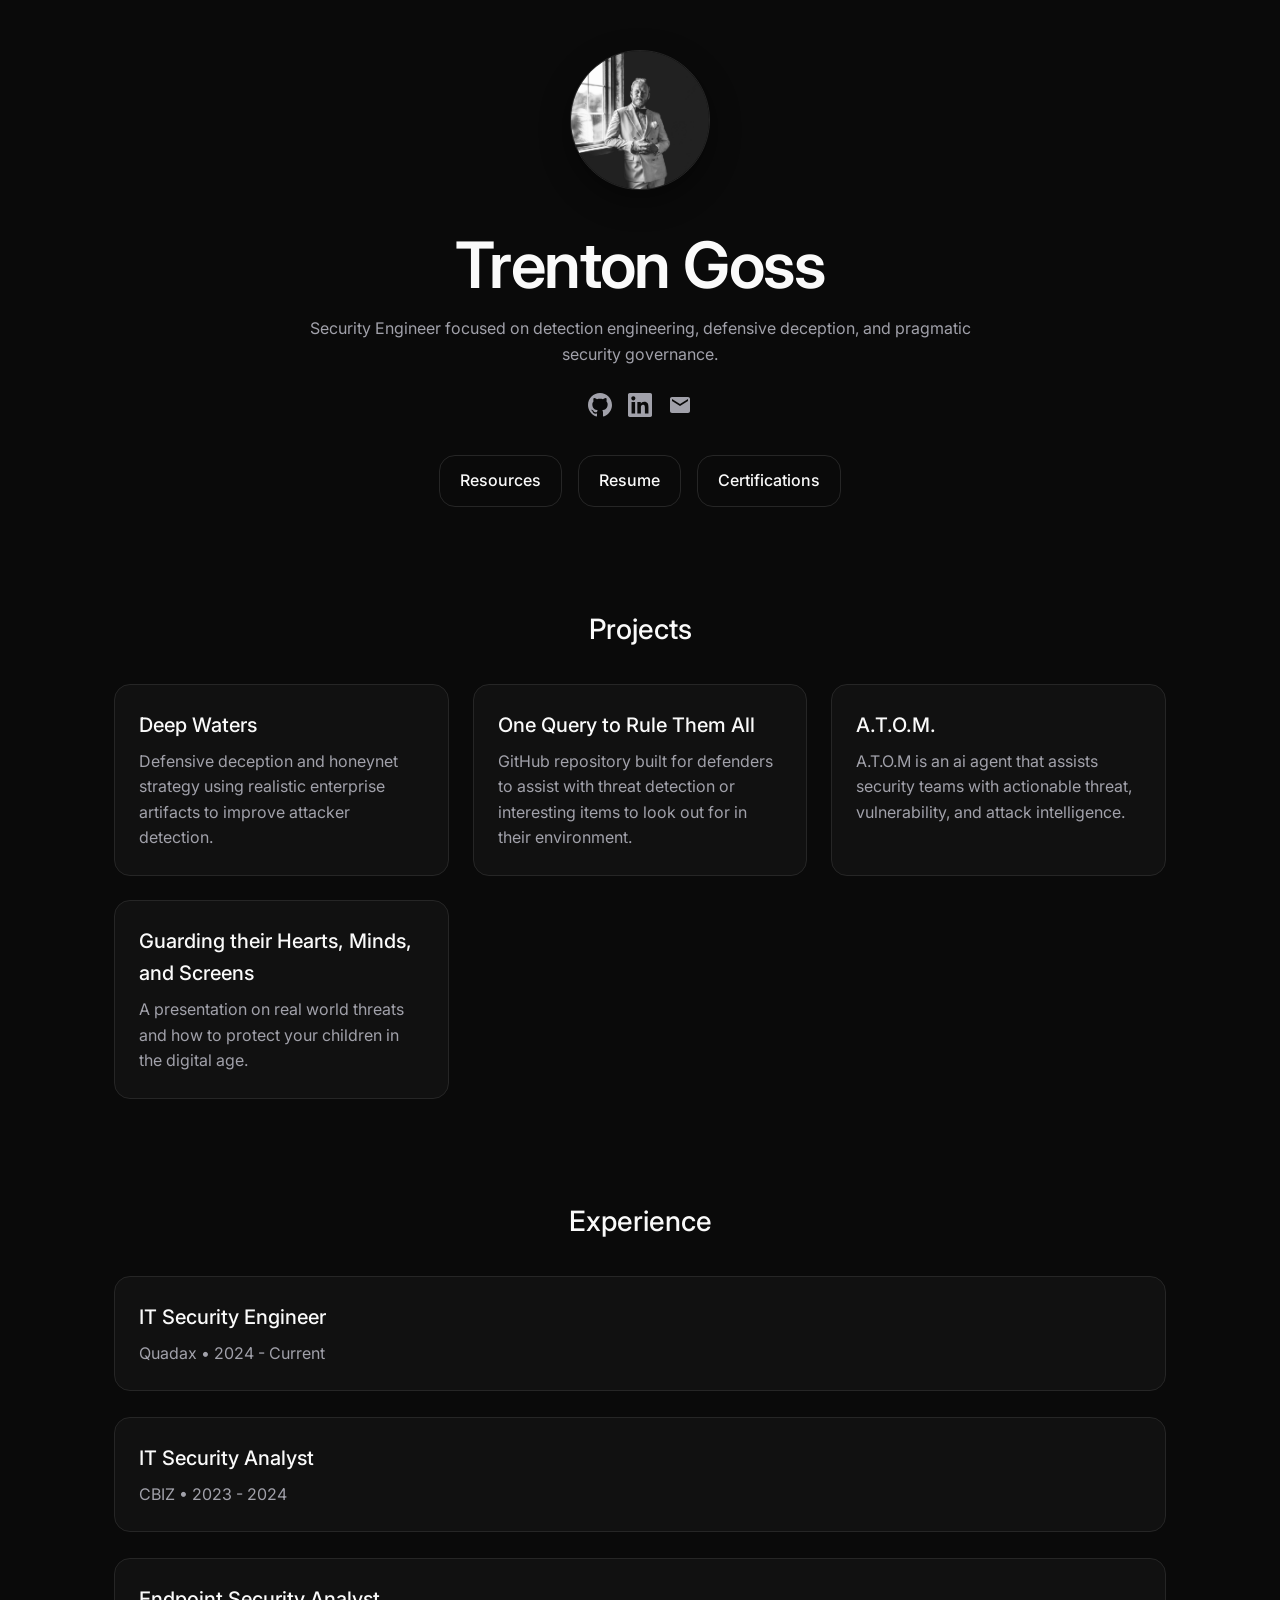
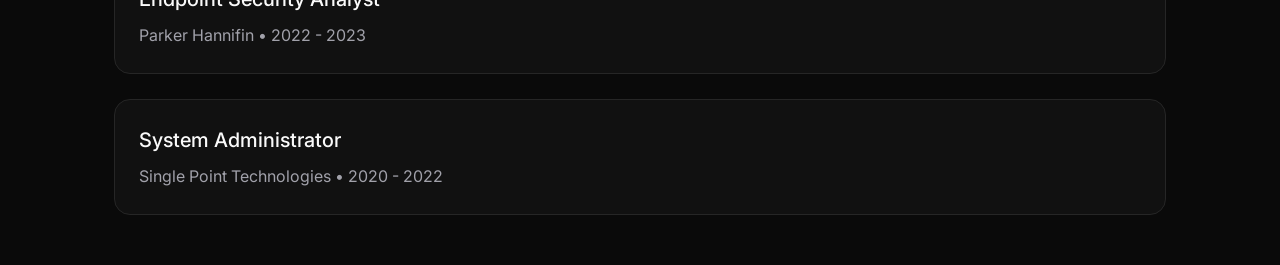
==== index.html @ 90d702d4 "Added resume to the button, i also changed some spelling errors because i am a dummy" ====
<!DOCTYPE html>
  <meta name="viewport" content="width=device-width, initial-scale=1.0" />
  <title>Trenton Goss | Security Engineer</title>
  <meta name="description" content="Security Engineer focused on detection engineering, defensive deception, and pragmatic security governance." />

  <!-- Fonts -->
  <link rel="preconnect" href="https://fonts.googleapis.com">
  <link rel="preconnect" href="https://fonts.gstatic.com" crossorigin>
  <link href="https://fonts.googleapis.com/css2?family=Inter:wght@300;400;500;600&display=swap" rel="stylesheet">

  <!-- Design Stuffs -->
  <style>
    :root {
      --bg: #0a0a0a;
      --surface: #111111;
      --border: #262626;
      --text: #fafafa;
      --muted: #a1a1aa;
      --accent: #e5e5e5;
      --radius: 16px;
    }

    * {
      box-sizing: border-box;
      margin: 0;
      padding: 0;
    }

    body {
      font-family: 'Inter', system-ui, -apple-system, BlinkMacSystemFont, sans-serif;
      background: var(--bg);
      color: var(--text);
      line-height: 1.6;
    }

    a {
      color: inherit;
      text-decoration: none;
    }

    .container {
      max-width: 1100px;
      margin: 0 auto;
      padding: 0 24px;
    }

    section {
      padding: 50px 0;
    }

    h1 {
      font-size: clamp(2.5rem, 5vw, 4rem);
      font-weight: 600;
      letter-spacing: -0.02em;
      animation: fadeUp 0.8s ease forwards;
    }

    h2 {
      font-size: 1.75rem;
      font-weight: 500;
      margin-bottom: 32px;
      text-align: center;
    }

    h3 {
      font-size: 1.25rem;
      font-weight: 500;
    }

    p {
      color: var(--muted);
      max-width: 700px;
      text-align: center;
    }

    .hero-content {
      display: flex;
      flex-direction: column;
      align-items: center;
      text-align: center;
    }

    .hero-avatar {
      width: 140px;
      height: 140px;
      border-radius: 50%;
      object-fit: cover;
      border: 1px solid var(--border);
      margin-bottom: 24px;
      box-shadow: 0 10px 30px rgba(0, 0, 0, 0.4);
      animation: fadeUp 0.8s ease forwards;
    }

    .actions {
      margin-top: 32px;
      display: flex;
      gap: 16px;
    }

    .button {
      padding: 12px 20px;
      border-radius: var(--radius);
      border: 1px solid var(--border);
      background: transparent;
      font-weight: 500;
      cursor: pointer;
      transition: all 0.2s ease;
    }

    .button.primary {
      background: var(--accent);
      color: #000;
      border-color: var(--accent);
    }

    .button:hover {
      transform: translateY(-1px);
      opacity: 0.9;
    background-color: #2e43cc; /* Changes to Green */
    }

    .grid {
      display: grid;
      grid-template-columns: repeat(auto-fit, minmax(280px, 1fr));
      gap: 24px;
    }

    .card {
      background: var(--surface);
      border: 1px solid var(--border);
      border-radius: var(--radius);
      padding: 24px;
      transition: transform 0.2s ease;
    }

    .card:hover {
      transform: translateY(-4px);
    }

    .card p {
      margin-top: 8px;
      text-align: left;
    }

    footer {
      border-top: 1px solid var(--border);
      padding: 32px 0;
      margin-top: 48px;
    }

    footer .container {
      display: flex;
      align-items: center;
      justify-content: space-between;
      gap: 16px;
    }

    .socials {
      display: flex;
      gap: 16px;
      color: var(--muted);
      font-size: 0.9rem;
    }

    @keyframes fadeUp {
      from {
        opacity: 0;
        transform: translateY(20px);
      }
      to {
        opacity: 1;
        transform: translateY(0);
      }
    }
  </style>
</head>

<!-- Meat and Potatoes --> 
<body>

<!-- Jesus Loves You! -->

  <!-- Hero -->
  <section class="hero">
    <div class="container hero-content">
      <img src="assets/6.21.2025-355.jpeg" alt="Trenton Goss" class="hero-avatar" />

      <h1>Trenton Goss</h1>

      <p>
        Security Engineer focused on detection engineering, defensive deception,
        and pragmatic security governance.
      </p>

      <br>

  <!-- Contact Icons--> 
      <div class="socials">
        <a href="https://github.com/Ryderhax/OneQueryToRuleThemAll" target="_blank" title="GitHub">
          <svg width="24" height="24" viewBox="0 0 24 24" fill="currentColor"><path d="M12 0c-6.626 0-12 5.373-12 12 0 5.302 3.438 9.8 8.207 11.387.599.111.793-.261.793-.577v-2.234c-3.338.726-4.033-1.416-4.033-1.416-.546-1.387-1.333-1.756-1.333-1.756-1.089-.745.083-.729.083-.729 1.205.084 1.839 1.237 1.839 1.237 1.07 1.834 2.807 1.304 3.492.997.107-.775.418-1.305.762-1.604-2.665-.305-5.467-1.334-5.467-5.931 0-1.311.469-2.381 1.236-3.221-.124-.303-.535-1.524.117-3.176 0 0 1.008-.322 3.301 1.23.957-.266 1.983-.399 3.003-.404 1.02.005 2.047.138 3.006.404 2.291-1.552 3.297-1.23 3.297-1.23.653 1.653.242 2.874.118 3.176.77.84 1.235 1.911 1.235 3.221 0 4.609-2.807 5.624-5.479 5.921.43.372.823 1.102.823 2.222v 3.293c0 .319.192.694.801.576 4.765-1.589 8.199-6.086 8.199-11.386 0-6.627-5.373-12-12-12z"/></svg>
        </a>
        <a href="https://www.linkedin.com/in/trentongoss/" target="_blank" title="LinkedIn">
          <svg width="24" height="24" viewBox="0 0 24 24" fill="currentColor"><path d="M20.447 20.452h-3.554v-5.569c0-1.328-.027-3.037-1.852-3.037-1.853 0-2.136 1.445-2.136 2.939v5.667H9.351V9h3.414v1.561h.046c.477-.9 1.637-1.85 3.37-1.85 3.601 0 4.267 2.37 4.267 5.455v6.286zM5.337 7.433c-1.144 0-2.063-.926-2.063-2.065 0-1.138.92-2.063 2.063-2.063 1.14 0 2.064.925 2.064 2.063 0 1.139-.925 2.065-2.064 2.065zm1.782 13.019H3.555V9h3.564v11.452zM22.225 0H1.771C.792 0 0 .774 0 1.729v20.542C0 23.227.792 24 1.771 24h20.451C23.2 24 24 23.227 24 22.271V1.729C24 .774 23.2 0 22.225 0z"/></svg>
        </a>
        <a href="mailto:info@ryderhax.com" title="Email">
          <svg width="24" height="24" viewBox="0 0 24 24" fill="currentColor"><path d="M20 4H4c-1.1 0-1.99.9-1.99 2L2 18c0 1.1.9 2 2 2h16c1.1 0 2-.9 2-2V6c0-1.1-.9-2-2-2zm0 4l-8 5-8-5V6l8 5 8-5v2z"/></svg>
        </a>
      </div>

<!-- Buttons -->
      <div class="actions">
        <a class="button" href="resources.html">Resources</a>
        <a class="button" href="https://docs.google.com/document/d/16_K_GBcDHJaBXQBbBw_MTlzV8usdVpir5XsVDt-Hc3U/edit?usp=sharing"
            target="_blank" rel="noopener noreferrer" download >Resume</a>
        <a class="button" href="https://www.credly.com/users/trenton-goss" 
            target="_blank" rel="noopener noreferrer" >Certifications</a>
      </div>
    </div>
  </section>

  <!-- Projects -->
  <section id="projects">
    <div class="container">
      <h2>Projects</h2>

      <div class="grid">
        <div class="card">
          <h3>Deep Waters</h3>
          <p>
            Defensive deception and honeynet strategy using realistic enterprise
            artifacts to improve attacker detection.
          </p>
        </div>

        <div class="card">
          <h3>One Query to Rule Them All</h3>
          <p>
            GitHub repository built for defenders to assist with threat detection or interesting items to look out for in their environment.
          </p>
        </div>

        <div class="card">
          <h3>A.T.O.M.</h3>
          <p>
            A.T.O.M is an ai agent that assists security teams with actionable threat, vulnerability, and attack intelligence.
          </p>
        </div>

        <div class="card">
          <h3>Guarding their Hearts, Minds, and Screens</h3>
          <p>
            A presentation on real world threats and how to protect your children in the digital age.
          </p>
        </div>

      </div>
    </div>
  </section>

  <!-- Experience -->
  <section>
    <div class="container">
      <h2>Experience</h2>

      <div class="card">
        <h3>IT Security Engineer</h3>
        <p>Quadax • 2024 - Current</p>
      </div>

      <br>

      <div class="card">
        <h3>IT Security Analyst</h3>
        <p>CBIZ • 2023 - 2024</p>
      </div>

      <br>

      <div class="card">
        <h3>Endpoint Security Analyst</h3>
        <p>Parker Hannifin • 2022 - 2023 </p>
      </div>

      <br>

      <div class="card">
        <h3>System Administrator</h3>
        <p>Single Point Technologies • 2020 - 2022 </p>
      </div>

    </div>
  </section>

  <!-- this entire thing was vibe coded lul ai for the win -->
</body>
</html>
<html lang="en">
<head>
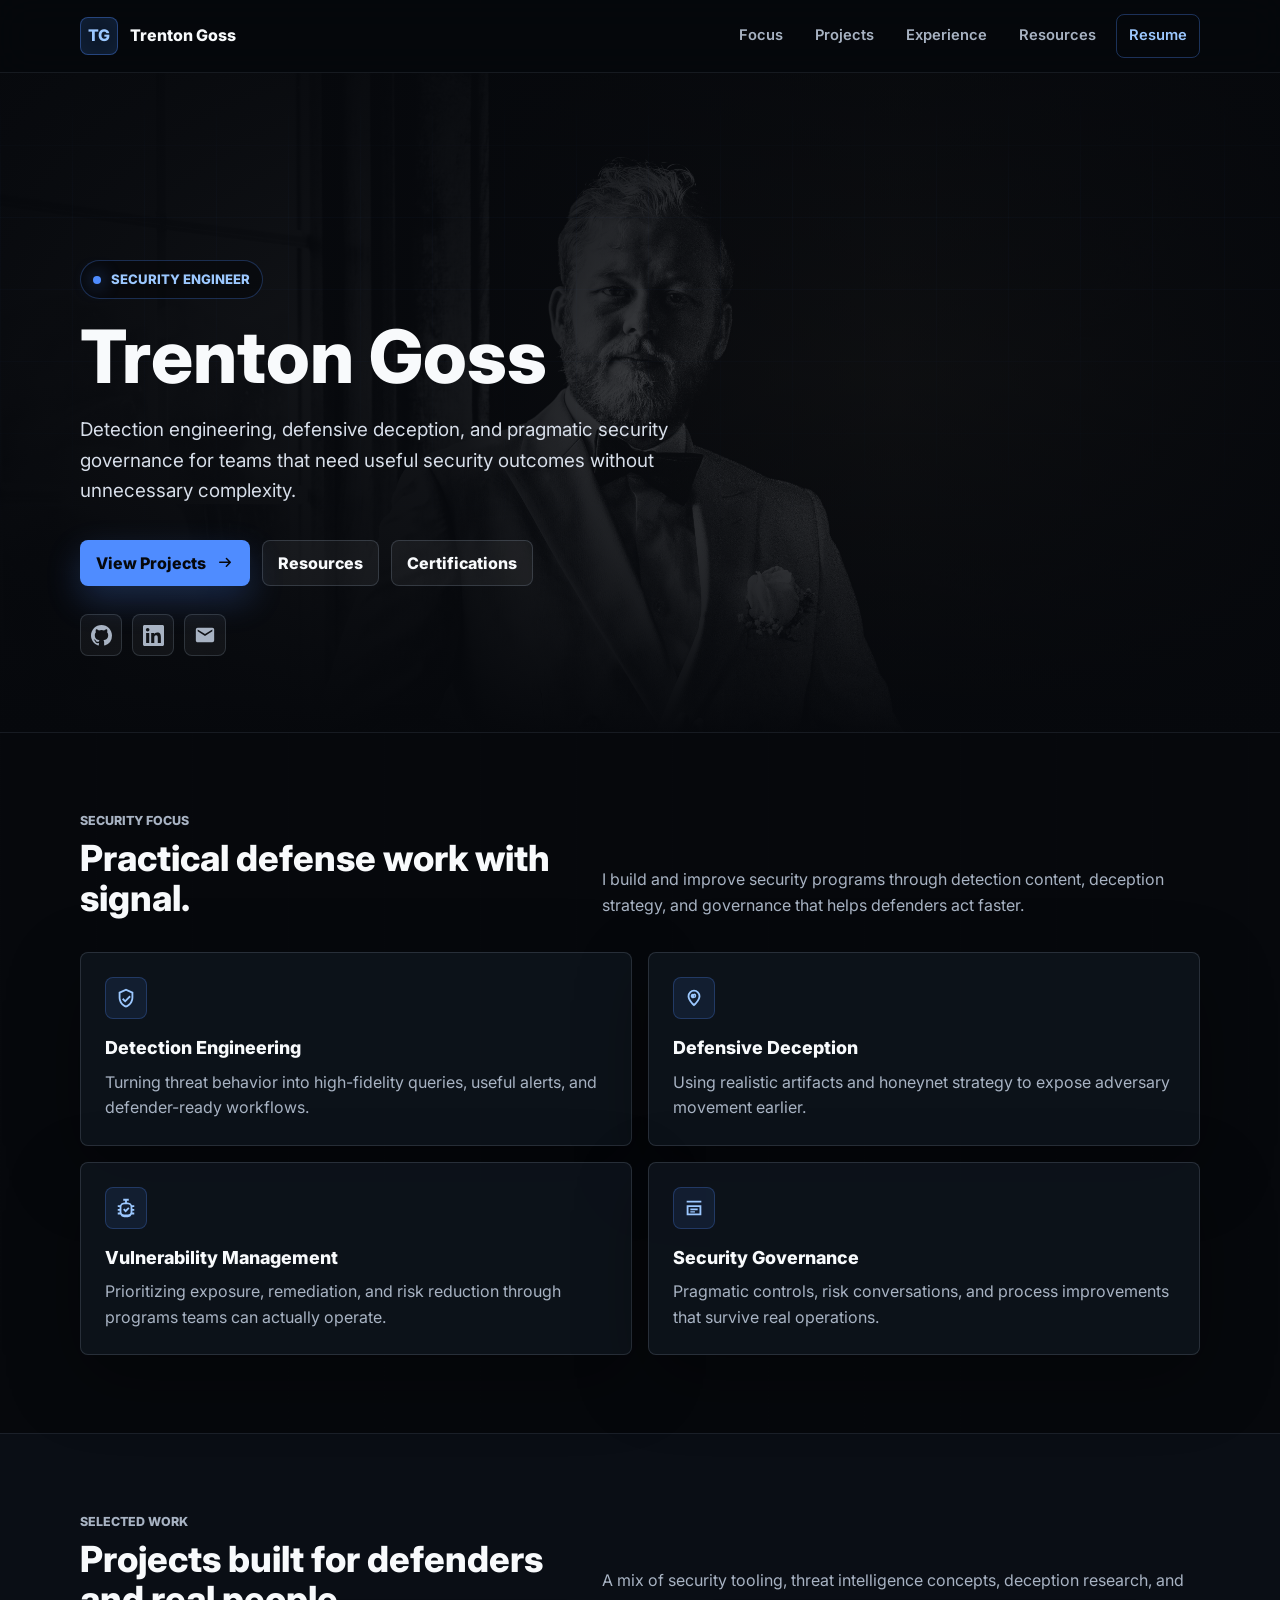
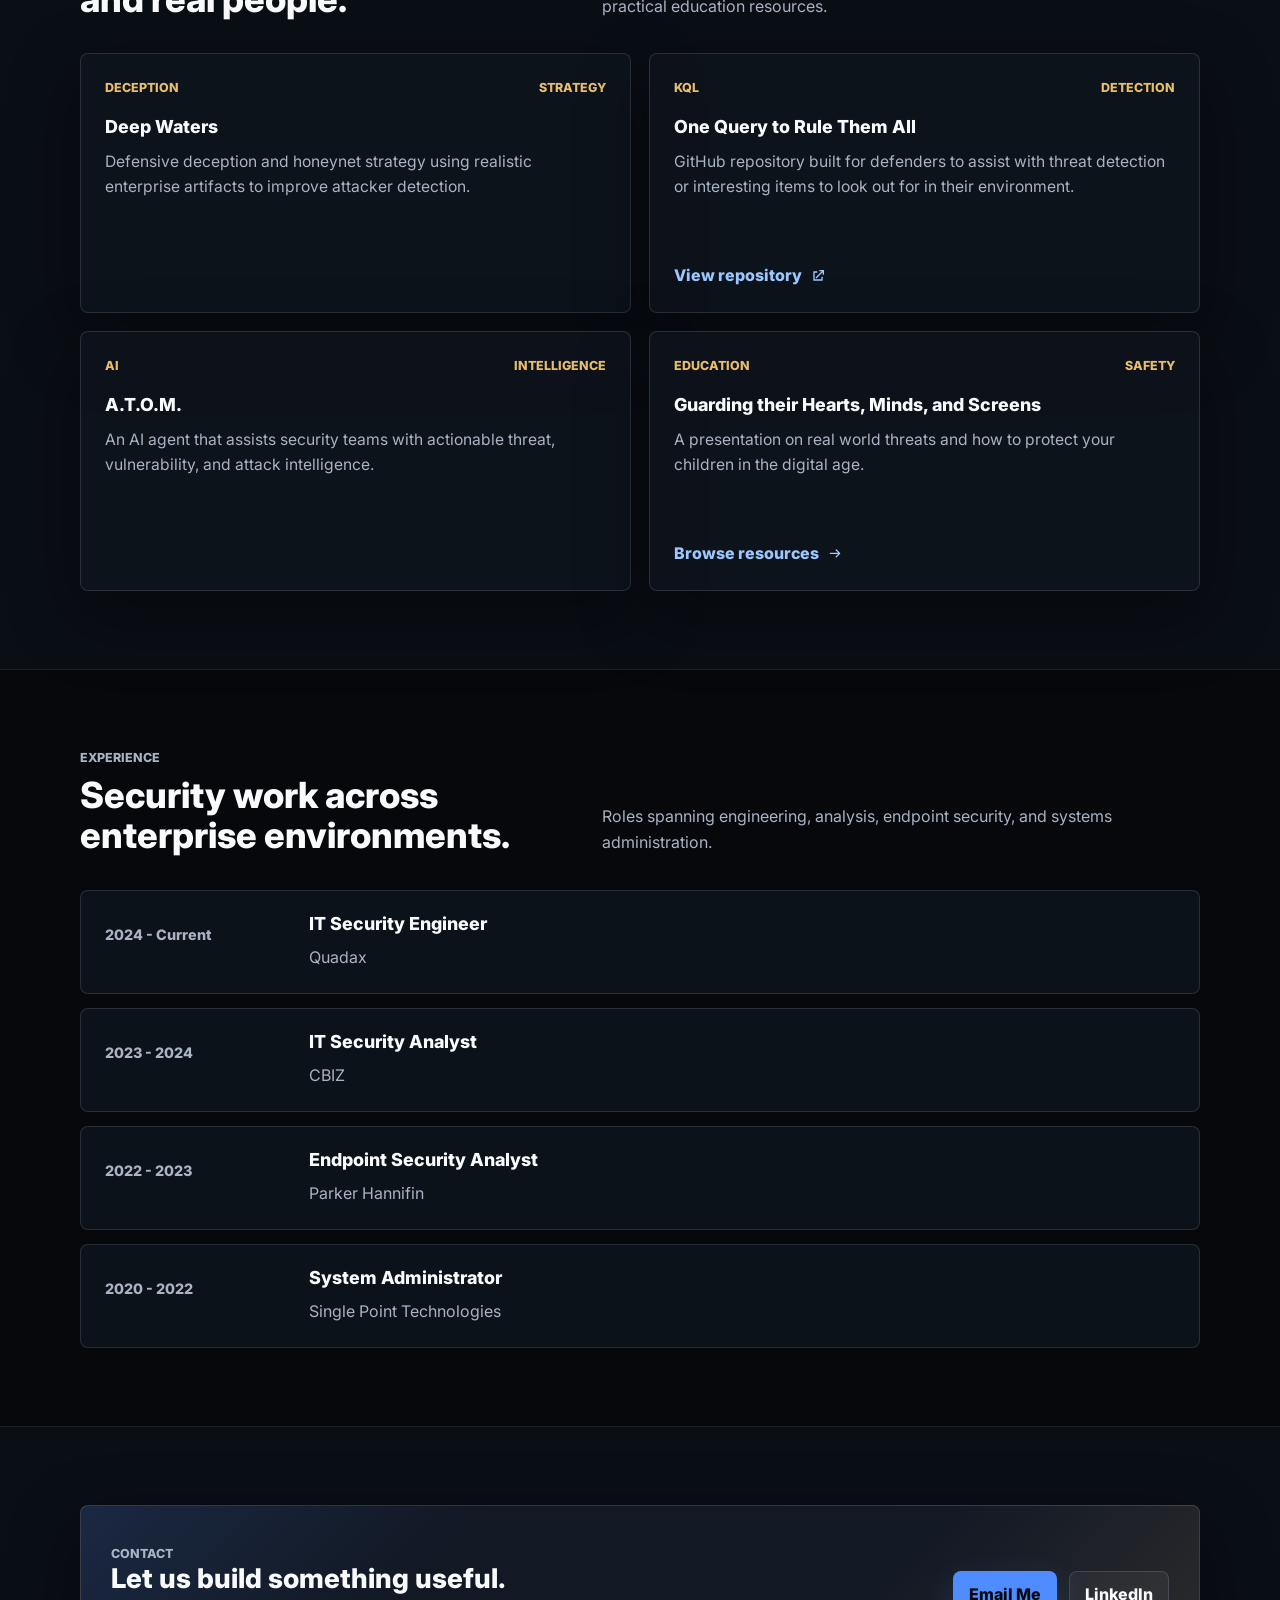
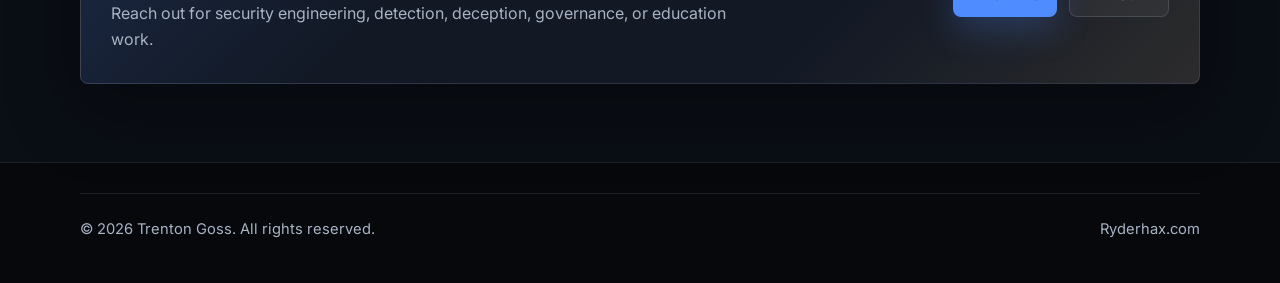
==== commit 3d6b38d5: "Added more vibes to the code with slop mixed in there a bit. doesnt look too bad either" ====
--- a/index.html
+++ b/index.html
@@ -1,23 +1,35 @@
 <!DOCTYPE html>
+<html lang="en">
+<head>
+  <meta charset="UTF-8" />
   <meta name="viewport" content="width=device-width, initial-scale=1.0" />
   <title>Trenton Goss | Security Engineer</title>
   <meta name="description" content="Security Engineer focused on detection engineering, defensive deception, and pragmatic security governance." />
-
-  <!-- Fonts -->
-  <link rel="preconnect" href="https://fonts.googleapis.com">
-  <link rel="preconnect" href="https://fonts.gstatic.com" crossorigin>
-  <link href="https://fonts.googleapis.com/css2?family=Inter:wght@300;400;500;600&display=swap" rel="stylesheet">
-
-  <!-- Design Stuffs -->
+  <meta property="og:title" content="Trenton Goss | Security Engineer" />
+  <meta property="og:description" content="Detection engineering, defensive deception, and pragmatic security governance." />
+  <meta property="og:type" content="website" />
+
+  <link rel="preconnect" href="https://fonts.googleapis.com" />
+  <link rel="preconnect" href="https://fonts.gstatic.com" crossorigin />
+  <link href="https://fonts.googleapis.com/css2?family=Inter:wght@400;500;600;700;800&amp;display=swap" rel="stylesheet" />
+
   <style>
     :root {
-      --bg: #0a0a0a;
-      --surface: #111111;
-      --border: #262626;
-      --text: #fafafa;
-      --muted: #a1a1aa;
-      --accent: #e5e5e5;
-      --radius: 16px;
+      color-scheme: dark;
+      --bg: #06080c;
+      --bg-soft: #0d1118;
+      --surface: rgba(15, 20, 29, 0.86);
+      --surface-strong: #121824;
+      --border: rgba(148, 163, 184, 0.2);
+      --text: #f8fafc;
+      --muted: #a8b3c3;
+      --muted-strong: #d7dee9;
+      --accent: #4f8cff;
+      --accent-strong: #9cc8ff;
+      --gold: #e8bd6d;
+      --ink: #06080c;
+      --radius: 8px;
+      --shadow: 0 24px 70px rgba(0, 0, 0, 0.35);
     }
 
     * {
@@ -26,11 +38,25 @@
       padding: 0;
     }
 
+    html {
+      scroll-behavior: smooth;
+    }
+
     body {
-      font-family: 'Inter', system-ui, -apple-system, BlinkMacSystemFont, sans-serif;
-      background: var(--bg);
+      min-width: 320px;
+      font-family: "Inter", system-ui, -apple-system, BlinkMacSystemFont, "Segoe UI", sans-serif;
+      background:
+        linear-gradient(180deg, rgba(6, 8, 12, 0.88), rgba(6, 8, 12, 1) 56%),
+        repeating-linear-gradient(90deg, rgba(255, 255, 255, 0.035) 0 1px, transparent 1px 96px),
+        var(--bg);
       color: var(--text);
       line-height: 1.6;
+      text-rendering: optimizeLegibility;
+    }
+
+    img,
+    svg {
+      display: block;
     }
 
     a {
@@ -38,261 +64,854 @@
       text-decoration: none;
     }
 
+    a:focus-visible,
+    button:focus-visible {
+      outline: 2px solid var(--accent);
+      outline-offset: 4px;
+    }
+
+    .skip-link {
+      position: absolute;
+      left: 24px;
+      top: 16px;
+      z-index: 100;
+      transform: translateY(-140%);
+      border-radius: var(--radius);
+      background: var(--accent);
+      color: var(--ink);
+      padding: 10px 14px;
+      font-weight: 700;
+      transition: transform 160ms ease;
+    }
+
+    .skip-link:focus {
+      transform: translateY(0);
+    }
+
     .container {
-      max-width: 1100px;
+      width: min(1120px, calc(100% - 40px));
       margin: 0 auto;
-      padding: 0 24px;
-    }
-
-    section {
-      padding: 50px 0;
-    }
-
-    h1 {
-      font-size: clamp(2.5rem, 5vw, 4rem);
-      font-weight: 600;
-      letter-spacing: -0.02em;
-      animation: fadeUp 0.8s ease forwards;
-    }
-
-    h2 {
-      font-size: 1.75rem;
-      font-weight: 500;
-      margin-bottom: 32px;
-      text-align: center;
-    }
-
-    h3 {
-      font-size: 1.25rem;
-      font-weight: 500;
-    }
-
-    p {
-      color: var(--muted);
-      max-width: 700px;
-      text-align: center;
-    }
-
-    .hero-content {
-      display: flex;
-      flex-direction: column;
-      align-items: center;
-      text-align: center;
-    }
-
-    .hero-avatar {
-      width: 140px;
-      height: 140px;
-      border-radius: 50%;
-      object-fit: cover;
-      border: 1px solid var(--border);
-      margin-bottom: 24px;
-      box-shadow: 0 10px 30px rgba(0, 0, 0, 0.4);
-      animation: fadeUp 0.8s ease forwards;
-    }
-
-    .actions {
-      margin-top: 32px;
-      display: flex;
-      gap: 16px;
-    }
-
-    .button {
-      padding: 12px 20px;
-      border-radius: var(--radius);
-      border: 1px solid var(--border);
-      background: transparent;
-      font-weight: 500;
-      cursor: pointer;
-      transition: all 0.2s ease;
-    }
-
-    .button.primary {
-      background: var(--accent);
-      color: #000;
-      border-color: var(--accent);
-    }
-
-    .button:hover {
-      transform: translateY(-1px);
-      opacity: 0.9;
-    background-color: #2e43cc; /* Changes to Green */
-    }
-
-    .grid {
-      display: grid;
-      grid-template-columns: repeat(auto-fit, minmax(280px, 1fr));
-      gap: 24px;
-    }
-
-    .card {
-      background: var(--surface);
-      border: 1px solid var(--border);
-      border-radius: var(--radius);
-      padding: 24px;
-      transition: transform 0.2s ease;
-    }
-
-    .card:hover {
-      transform: translateY(-4px);
-    }
-
-    .card p {
-      margin-top: 8px;
-      text-align: left;
-    }
-
-    footer {
-      border-top: 1px solid var(--border);
-      padding: 32px 0;
-      margin-top: 48px;
-    }
-
-    footer .container {
+    }
+
+    .site-header {
+      position: sticky;
+      top: 0;
+      z-index: 20;
+      border-bottom: 1px solid rgba(148, 163, 184, 0.12);
+      background: rgba(6, 8, 12, 0.82);
+      backdrop-filter: blur(18px);
+    }
+
+    .nav {
+      min-height: 72px;
       display: flex;
       align-items: center;
       justify-content: space-between;
-      gap: 16px;
+      gap: 20px;
+    }
+
+    .brand {
+      display: inline-flex;
+      align-items: center;
+      gap: 12px;
+      font-weight: 800;
+    }
+
+    .brand-mark {
+      width: 38px;
+      height: 38px;
+      border: 1px solid rgba(79, 140, 255, 0.4);
+      border-radius: var(--radius);
+      display: grid;
+      place-items: center;
+      background: rgba(79, 140, 255, 0.12);
+      color: var(--accent-strong);
+      box-shadow: inset 0 0 24px rgba(79, 140, 255, 0.08);
+    }
+
+    .nav-links {
+      display: flex;
+      align-items: center;
+      justify-content: flex-end;
+      gap: 8px;
+      color: var(--muted);
+      font-size: 0.92rem;
+      font-weight: 600;
+    }
+
+    .nav-links a {
+      border-radius: var(--radius);
+      padding: 9px 12px;
+      transition: color 160ms ease, background-color 160ms ease;
+    }
+
+    .nav-links a:hover {
+      background: rgba(255, 255, 255, 0.06);
+      color: var(--text);
+    }
+
+    .nav-links .nav-cta {
+      border: 1px solid rgba(79, 140, 255, 0.32);
+      color: var(--accent-strong);
+    }
+
+    .hero {
+      position: relative;
+      overflow: hidden;
+      min-height: 660px;
+      display: grid;
+      align-items: end;
+      border-bottom: 1px solid rgba(148, 163, 184, 0.12);
+      isolation: isolate;
+    }
+
+    .hero::before,
+    .hero::after {
+      content: "";
+      position: absolute;
+      inset: 0;
+      z-index: -1;
+      pointer-events: none;
+    }
+
+    .hero::before {
+      background:
+        linear-gradient(90deg, rgba(6, 8, 12, 0.98) 0%, rgba(6, 8, 12, 0.92) 36%, rgba(6, 8, 12, 0.46) 70%, rgba(6, 8, 12, 0.88) 100%),
+        linear-gradient(0deg, rgba(6, 8, 12, 0.98) 0%, rgba(6, 8, 12, 0.2) 54%, rgba(6, 8, 12, 0.74) 100%);
+    }
+
+    .hero::after {
+      background:
+        linear-gradient(rgba(79, 140, 255, 0.12) 1px, transparent 1px),
+        linear-gradient(90deg, rgba(79, 140, 255, 0.1) 1px, transparent 1px);
+      background-size: 72px 72px;
+      mask-image: linear-gradient(180deg, transparent, #000 20%, transparent 78%);
+      opacity: 0.24;
+    }
+
+    .hero-image {
+      position: absolute;
+      inset: 0;
+      z-index: -2;
+      width: 100%;
+      height: 100%;
+      object-fit: cover;
+      object-position: 58% 38%;
+      filter: saturate(0.72) contrast(1.1);
+    }
+
+    .hero-inner {
+      padding: 132px 0 76px;
+    }
+
+    .eyebrow {
+      display: inline-flex;
+      align-items: center;
+      gap: 10px;
+      width: fit-content;
+      border: 1px solid rgba(79, 140, 255, 0.28);
+      border-radius: 999px;
+      background: rgba(6, 8, 12, 0.58);
+      color: var(--accent-strong);
+      padding: 8px 12px;
+      font-size: 0.82rem;
+      font-weight: 800;
+      text-transform: uppercase;
+    }
+
+    .eyebrow::before {
+      content: "";
+      width: 8px;
+      height: 8px;
+      border-radius: 50%;
+      background: var(--accent);
+      box-shadow: 0 0 18px rgba(79, 140, 255, 0.9);
+    }
+
+    .hero h1 {
+      max-width: 760px;
+      margin-top: 22px;
+      font-size: 4.6rem;
+      line-height: 0.98;
+      font-weight: 800;
+      letter-spacing: 0;
+    }
+
+    .hero-copy {
+      max-width: 690px;
+      margin-top: 22px;
+      color: var(--muted-strong);
+      font-size: 1.18rem;
+    }
+
+    .hero-actions {
+      display: flex;
+      flex-wrap: wrap;
+      gap: 12px;
+      margin-top: 34px;
+    }
+
+    .button {
+      min-height: 46px;
+      display: inline-flex;
+      align-items: center;
+      justify-content: center;
+      gap: 10px;
+      border: 1px solid rgba(148, 163, 184, 0.24);
+      border-radius: var(--radius);
+      background: rgba(255, 255, 255, 0.05);
+      color: var(--text);
+      padding: 11px 15px;
+      font-weight: 800;
+      line-height: 1;
+      transition: transform 160ms ease, border-color 160ms ease, background-color 160ms ease;
+    }
+
+    .button:hover {
+      transform: translateY(-2px);
+      border-color: rgba(79, 140, 255, 0.55);
+      background: rgba(79, 140, 255, 0.12);
+    }
+
+    .button.primary {
+      border-color: transparent;
+      background: var(--accent);
+      color: var(--ink);
+      box-shadow: 0 14px 34px rgba(79, 140, 255, 0.24);
+    }
+
+    .button.primary:hover {
+      background: var(--accent-strong);
     }
 
     .socials {
       display: flex;
+      align-items: center;
+      flex-wrap: wrap;
+      gap: 10px;
+      margin-top: 28px;
+      color: var(--muted);
+    }
+
+    .socials a {
+      width: 42px;
+      height: 42px;
+      display: grid;
+      place-items: center;
+      border: 1px solid rgba(148, 163, 184, 0.22);
+      border-radius: var(--radius);
+      background: rgba(255, 255, 255, 0.045);
+      transition: color 160ms ease, transform 160ms ease, border-color 160ms ease;
+    }
+
+    .socials a:hover {
+      transform: translateY(-2px);
+      border-color: rgba(232, 189, 109, 0.5);
+      color: var(--gold);
+    }
+
+    .section {
+      padding: 78px 0;
+    }
+
+    .section.alt {
+      background: rgba(13, 17, 24, 0.76);
+      border-top: 1px solid rgba(148, 163, 184, 0.12);
+      border-bottom: 1px solid rgba(148, 163, 184, 0.12);
+    }
+
+    .section-heading {
+      display: grid;
+      grid-template-columns: minmax(0, 0.9fr) minmax(280px, 1.1fr);
+      align-items: end;
+      gap: 32px;
+      margin-bottom: 34px;
+    }
+
+    .section-kicker {
+      color: var(--gold);
+      font-size: 0.78rem;
+      font-weight: 800;
+      text-transform: uppercase;
+    }
+
+    h2 {
+      margin-top: 8px;
+      font-size: 2.25rem;
+      line-height: 1.1;
+      font-weight: 800;
+      letter-spacing: 0;
+    }
+
+    .section-heading p {
+      color: var(--muted);
+      max-width: 650px;
+    }
+
+    .focus-grid {
+      display: grid;
+      grid-template-columns: repeat(2, minmax(0, 1fr));
       gap: 16px;
+    }
+
+    .focus-item,
+    .project-card,
+    .timeline-item {
+      border: 1px solid var(--border);
+      border-radius: var(--radius);
+      background: var(--surface);
+      box-shadow: var(--shadow);
+    }
+
+    .focus-item {
+      min-height: 180px;
+      padding: 24px;
+    }
+
+    .focus-icon {
+      width: 42px;
+      height: 42px;
+      display: grid;
+      place-items: center;
+      border: 1px solid rgba(79, 140, 255, 0.26);
+      border-radius: var(--radius);
+      background: rgba(79, 140, 255, 0.1);
+      color: var(--accent-strong);
+    }
+
+    .focus-item h3,
+    .project-card h3,
+    .timeline-item h3 {
+      margin-top: 18px;
+      font-size: 1.12rem;
+      line-height: 1.25;
+      font-weight: 800;
+      letter-spacing: 0;
+    }
+
+    .focus-item p,
+    .project-card p,
+    .timeline-item p {
+      margin-top: 10px;
       color: var(--muted);
+    }
+
+    .project-grid {
+      display: grid;
+      grid-template-columns: repeat(2, minmax(0, 1fr));
+      gap: 18px;
+    }
+
+    .project-card {
+      display: flex;
+      min-height: 260px;
+      flex-direction: column;
+      padding: 24px;
+      transition: transform 180ms ease, border-color 180ms ease, background-color 180ms ease;
+    }
+
+    .project-card:hover {
+      transform: translateY(-4px);
+      border-color: rgba(79, 140, 255, 0.34);
+      background: rgba(18, 24, 36, 0.96);
+    }
+
+    .card-topline {
+      display: flex;
+      align-items: center;
+      justify-content: space-between;
+      gap: 14px;
+      color: var(--gold);
+      font-size: 0.78rem;
+      font-weight: 800;
+      text-transform: uppercase;
+    }
+
+    .project-card p {
+      flex: 1;
+      font-size: 0.98rem;
+    }
+
+    .card-link {
+      display: inline-flex;
+      align-items: center;
+      gap: 8px;
+      width: fit-content;
+      margin-top: 22px;
+      color: var(--accent-strong);
+      font-weight: 800;
+    }
+
+    .card-link svg {
+      transition: transform 160ms ease;
+    }
+
+    .card-link:hover svg {
+      transform: translate(3px, -3px);
+    }
+
+    .timeline {
+      display: grid;
+      gap: 14px;
+    }
+
+    .timeline-item {
+      display: grid;
+      grid-template-columns: 180px minmax(0, 1fr);
+      gap: 24px;
+      padding: 22px 24px;
+      box-shadow: none;
+    }
+
+    .timeline-date {
+      color: var(--accent-strong);
       font-size: 0.9rem;
-    }
-
-    @keyframes fadeUp {
-      from {
-        opacity: 0;
-        transform: translateY(20px);
-      }
-      to {
-        opacity: 1;
-        transform: translateY(0);
+      font-weight: 800;
+    }
+
+    .timeline-item h3 {
+      margin-top: 0;
+    }
+
+    .timeline-item p {
+      max-width: none;
+    }
+
+    .contact-panel {
+      display: grid;
+      grid-template-columns: minmax(0, 1fr) auto;
+      align-items: center;
+      gap: 30px;
+      border: 1px solid var(--border);
+      border-radius: var(--radius);
+      background:
+        linear-gradient(135deg, rgba(79, 140, 255, 0.14), transparent 32%),
+        linear-gradient(315deg, rgba(232, 189, 109, 0.12), transparent 34%),
+        var(--surface-strong);
+      padding: 30px;
+      box-shadow: var(--shadow);
+    }
+
+    .contact-panel h2 {
+      margin-top: 0;
+      font-size: 1.7rem;
+    }
+
+    .contact-panel p {
+      margin-top: 8px;
+      color: var(--muted);
+      max-width: 660px;
+    }
+
+    .footer-actions {
+      display: flex;
+      flex-wrap: wrap;
+      justify-content: flex-end;
+      gap: 12px;
+    }
+
+    .site-footer {
+      padding: 30px 0 42px;
+      color: var(--muted);
+      font-size: 0.92rem;
+    }
+
+    .site-footer .container {
+      display: flex;
+      align-items: center;
+      justify-content: space-between;
+      gap: 20px;
+      border-top: 1px solid rgba(148, 163, 184, 0.14);
+      padding-top: 24px;
+    }
+
+    @media (max-width: 860px) {
+      .nav {
+        align-items: flex-start;
+        flex-direction: column;
+        padding: 16px 0;
+      }
+
+      .nav-links {
+        width: 100%;
+        justify-content: flex-start;
+        overflow-x: auto;
+        padding-bottom: 4px;
+      }
+
+      .hero {
+        min-height: auto;
+      }
+
+      .hero::before {
+        background:
+          linear-gradient(180deg, rgba(6, 8, 12, 0.68), rgba(6, 8, 12, 0.98) 54%, rgba(6, 8, 12, 1) 100%),
+          linear-gradient(90deg, rgba(6, 8, 12, 0.95), rgba(6, 8, 12, 0.5));
+      }
+
+      .hero-image {
+        height: 54%;
+        object-position: 58% 32%;
+      }
+
+      .hero-inner {
+        padding: 360px 0 58px;
+      }
+
+      .hero h1 {
+        font-size: 3.2rem;
+      }
+
+      .section-heading,
+      .contact-panel,
+      .timeline-item {
+        grid-template-columns: 1fr;
+      }
+
+      .focus-grid,
+      .project-grid {
+        grid-template-columns: 1fr;
+      }
+
+      .footer-actions {
+        justify-content: flex-start;
+      }
+    }
+
+    @media (max-width: 560px) {
+      .container {
+        width: min(100% - 28px, 1120px);
+      }
+
+      .brand span:last-child {
+        display: none;
+      }
+
+      .nav-links {
+        gap: 4px;
+        font-size: 0.86rem;
+      }
+
+      .nav-links a {
+        padding: 8px 10px;
+      }
+
+      .hero-inner {
+        padding-top: 300px;
+      }
+
+      .hero h1 {
+        font-size: 2.65rem;
+      }
+
+      .hero-copy {
+        font-size: 1.02rem;
+      }
+
+      .button {
+        width: 100%;
+      }
+
+      .socials a {
+        width: 40px;
+        height: 40px;
+      }
+
+      .section {
+        padding: 56px 0;
+      }
+
+      h2 {
+        font-size: 1.85rem;
+      }
+
+      .focus-item,
+      .project-card,
+      .timeline-item,
+      .contact-panel {
+        padding: 20px;
+      }
+
+      .site-footer .container {
+        flex-direction: column;
+        align-items: flex-start;
+      }
+    }
+
+    @media (prefers-reduced-motion: reduce) {
+      *,
+      *::before,
+      *::after {
+        scroll-behavior: auto !important;
+        transition-duration: 0.01ms !important;
       }
     }
   </style>
 </head>
 
-<!-- Meat and Potatoes --> 
 <body>
-
-<!-- Jesus Loves You! -->
-
-  <!-- Hero -->
-  <section class="hero">
-    <div class="container hero-content">
-      <img src="assets/6.21.2025-355.jpeg" alt="Trenton Goss" class="hero-avatar" />
-
-      <h1>Trenton Goss</h1>
-
-      <p>
-        Security Engineer focused on detection engineering, defensive deception,
-        and pragmatic security governance.
-      </p>
-
-      <br>
-
-  <!-- Contact Icons--> 
-      <div class="socials">
-        <a href="https://github.com/Ryderhax/OneQueryToRuleThemAll" target="_blank" title="GitHub">
-          <svg width="24" height="24" viewBox="0 0 24 24" fill="currentColor"><path d="M12 0c-6.626 0-12 5.373-12 12 0 5.302 3.438 9.8 8.207 11.387.599.111.793-.261.793-.577v-2.234c-3.338.726-4.033-1.416-4.033-1.416-.546-1.387-1.333-1.756-1.333-1.756-1.089-.745.083-.729.083-.729 1.205.084 1.839 1.237 1.839 1.237 1.07 1.834 2.807 1.304 3.492.997.107-.775.418-1.305.762-1.604-2.665-.305-5.467-1.334-5.467-5.931 0-1.311.469-2.381 1.236-3.221-.124-.303-.535-1.524.117-3.176 0 0 1.008-.322 3.301 1.23.957-.266 1.983-.399 3.003-.404 1.02.005 2.047.138 3.006.404 2.291-1.552 3.297-1.23 3.297-1.23.653 1.653.242 2.874.118 3.176.77.84 1.235 1.911 1.235 3.221 0 4.609-2.807 5.624-5.479 5.921.43.372.823 1.102.823 2.222v 3.293c0 .319.192.694.801.576 4.765-1.589 8.199-6.086 8.199-11.386 0-6.627-5.373-12-12-12z"/></svg>
-        </a>
-        <a href="https://www.linkedin.com/in/trentongoss/" target="_blank" title="LinkedIn">
-          <svg width="24" height="24" viewBox="0 0 24 24" fill="currentColor"><path d="M20.447 20.452h-3.554v-5.569c0-1.328-.027-3.037-1.852-3.037-1.853 0-2.136 1.445-2.136 2.939v5.667H9.351V9h3.414v1.561h.046c.477-.9 1.637-1.85 3.37-1.85 3.601 0 4.267 2.37 4.267 5.455v6.286zM5.337 7.433c-1.144 0-2.063-.926-2.063-2.065 0-1.138.92-2.063 2.063-2.063 1.14 0 2.064.925 2.064 2.063 0 1.139-.925 2.065-2.064 2.065zm1.782 13.019H3.555V9h3.564v11.452zM22.225 0H1.771C.792 0 0 .774 0 1.729v20.542C0 23.227.792 24 1.771 24h20.451C23.2 24 24 23.227 24 22.271V1.729C24 .774 23.2 0 22.225 0z"/></svg>
-        </a>
-        <a href="mailto:info@ryderhax.com" title="Email">
-          <svg width="24" height="24" viewBox="0 0 24 24" fill="currentColor"><path d="M20 4H4c-1.1 0-1.99.9-1.99 2L2 18c0 1.1.9 2 2 2h16c1.1 0 2-.9 2-2V6c0-1.1-.9-2-2-2zm0 4l-8 5-8-5V6l8 5 8-5v2z"/></svg>
-        </a>
+  <a class="skip-link" href="#main">Skip to content</a>
+
+  <header class="site-header">
+    <div class="container nav" aria-label="Main navigation">
+      <a class="brand" href="#top" aria-label="Trenton Goss home">
+        <span class="brand-mark">TG</span>
+        <span>Trenton Goss</span>
+      </a>
+
+      <nav class="nav-links" aria-label="Site sections">
+        <a href="#focus">Focus</a>
+        <a href="#projects">Projects</a>
+        <a href="#experience">Experience</a>
+        <a href="resources.html">Resources</a>
+        <a class="nav-cta" href="https://docs.google.com/document/d/16_K_GBcDHJaBXQBbBw_MTlzV8usdVpir5XsVDt-Hc3U/edit?usp=sharing" target="_blank" rel="noopener noreferrer">Resume</a>
+      </nav>
+    </div>
+  </header>
+
+  <main id="main">
+    <section class="hero" id="top" aria-labelledby="hero-title">
+      <img class="hero-image" src="assets/6.21.2025-355.jpeg" alt="" aria-hidden="true" />
+
+      <div class="container hero-inner">
+        <p class="eyebrow">Security Engineer</p>
+        <h1 id="hero-title">Trenton Goss</h1>
+        <p class="hero-copy">
+          Detection engineering, defensive deception, and pragmatic security governance for teams that need useful security outcomes without unnecessary complexity.
+        </p>
+
+        <div class="hero-actions" aria-label="Primary actions">
+          <a class="button primary" href="#projects">
+            View Projects
+            <svg width="18" height="18" viewBox="0 0 24 24" aria-hidden="true">
+              <path fill="currentColor" d="M13.2 5.3a1 1 0 0 1 1.4 0l5.1 5.1a1 1 0 0 1 0 1.4l-5.1 5.1a1 1 0 1 1-1.4-1.4l3.4-3.4H5a1 1 0 1 1 0-2h11.6l-3.4-3.4a1 1 0 0 1 0-1.4Z" />
+            </svg>
+          </a>
+          <a class="button" href="resources.html">Resources</a>
+          <a class="button" href="https://www.credly.com/users/trenton-goss" target="_blank" rel="noopener noreferrer">Certifications</a>
+        </div>
+
+        <div class="socials" aria-label="Contact links">
+          <a href="https://github.com/Ryderhax/OneQueryToRuleThemAll" target="_blank" rel="noopener noreferrer" aria-label="GitHub">
+            <svg width="21" height="21" viewBox="0 0 24 24" fill="currentColor" aria-hidden="true">
+              <path d="M12 0C5.37 0 0 5.37 0 12c0 5.3 3.44 9.8 8.21 11.39.6.11.79-.26.79-.58v-2.23c-3.34.73-4.03-1.42-4.03-1.42-.55-1.39-1.33-1.76-1.33-1.76-1.09-.74.08-.73.08-.73 1.21.08 1.84 1.24 1.84 1.24 1.07 1.83 2.81 1.3 3.49 1 .11-.78.42-1.31.76-1.61-2.67-.3-5.47-1.33-5.47-5.93 0-1.31.47-2.38 1.24-3.22-.12-.3-.54-1.52.12-3.18 0 0 1.01-.32 3.3 1.23a11.5 11.5 0 0 1 6 0c2.29-1.55 3.3-1.23 3.3-1.23.65 1.66.24 2.88.12 3.18.77.84 1.24 1.91 1.24 3.22 0 4.61-2.81 5.62-5.48 5.92.43.37.82 1.1.82 2.22v3.29c0 .32.19.69.8.58A12.01 12.01 0 0 0 24 12c0-6.63-5.37-12-12-12Z" />
+            </svg>
+          </a>
+          <a href="https://www.linkedin.com/in/trentongoss/" target="_blank" rel="noopener noreferrer" aria-label="LinkedIn">
+            <svg width="21" height="21" viewBox="0 0 24 24" fill="currentColor" aria-hidden="true">
+              <path d="M20.45 20.45h-3.56v-5.57c0-1.33-.03-3.04-1.85-3.04-1.85 0-2.14 1.45-2.14 2.94v5.67H9.35V9h3.41v1.56h.05c.48-.9 1.64-1.85 3.37-1.85 3.6 0 4.27 2.37 4.27 5.46v6.28ZM5.34 7.43A2.06 2.06 0 1 1 5.34 3.3a2.06 2.06 0 0 1 0 4.13Zm1.78 13.02H3.56V9h3.56v11.45ZM22.23 0H1.77C.79 0 0 .77 0 1.73v20.54C0 23.23.79 24 1.77 24h20.46c.98 0 1.77-.77 1.77-1.73V1.73C24 .77 23.21 0 22.23 0Z" />
+            </svg>
+          </a>
+          <a href="mailto:info@ryderhax.com" aria-label="Email">
+            <svg width="22" height="22" viewBox="0 0 24 24" fill="currentColor" aria-hidden="true">
+              <path d="M20 4H4a2 2 0 0 0-2 2v12c0 1.1.9 2 2 2h16a2 2 0 0 0 2-2V6c0-1.1-.9-2-2-2Zm0 4-8 5-8-5V6l8 5 8-5v2Z" />
+            </svg>
+          </a>
+        </div>
       </div>
-
-<!-- Buttons -->
-      <div class="actions">
-        <a class="button" href="resources.html">Resources</a>
-        <a class="button" href="https://docs.google.com/document/d/16_K_GBcDHJaBXQBbBw_MTlzV8usdVpir5XsVDt-Hc3U/edit?usp=sharing"
-            target="_blank" rel="noopener noreferrer" download >Resume</a>
-        <a class="button" href="https://www.credly.com/users/trenton-goss" 
-            target="_blank" rel="noopener noreferrer" >Certifications</a>
-      </div>
-    </div>
-  </section>
-
-  <!-- Projects -->
-  <section id="projects">
-    <div class="container">
-      <h2>Projects</h2>
-
-      <div class="grid">
-        <div class="card">
-          <h3>Deep Waters</h3>
+    </section>
+
+    <section class="section" id="focus" aria-labelledby="focus-title">
+      <div class="container">
+        <div class="section-heading">
+          <div>
+            <p class="section-kicker">Security Focus</p>
+            <h2 id="focus-title">Practical defense work with signal.</h2>
+          </div>
           <p>
-            Defensive deception and honeynet strategy using realistic enterprise
-            artifacts to improve attacker detection.
+            I build and improve security programs through detection content, deception strategy, and governance that helps defenders act faster.
           </p>
         </div>
 
-        <div class="card">
-          <h3>One Query to Rule Them All</h3>
+        <div class="focus-grid">
+          <article class="focus-item">
+            <div class="focus-icon" aria-hidden="true">
+              <svg width="22" height="22" viewBox="0 0 24 24">
+                <path fill="currentColor" d="M12 2 4 5.4v6.1c0 5 3.4 9.7 8 10.9 4.6-1.2 8-5.9 8-10.9V5.4L12 2Zm0 2.2 6 2.5v4.8c0 3.9-2.5 7.6-6 8.7-3.5-1.1-6-4.8-6-8.7V6.7l6-2.5Zm3.8 5.2-4.7 4.7-2-2-1.4 1.4 3.4 3.4 6.1-6.1-1.4-1.4Z" />
+              </svg>
+            </div>
+            <h3>Detection Engineering</h3>
+            <p>Turning threat behavior into high-fidelity queries, useful alerts, and defender-ready workflows.</p>
+          </article>
+
+          <article class="focus-item">
+            <div class="focus-icon" aria-hidden="true">
+              <svg width="22" height="22" viewBox="0 0 24 24">
+                <path fill="currentColor" d="M12 3a7 7 0 0 0-7 7c0 5.25 7 11 7 11s7-5.75 7-11a7 7 0 0 0-7-7Zm0 2a5 5 0 0 1 5 5c0 2.8-2.65 6.08-5 8.24C9.65 16.08 7 12.8 7 10a5 5 0 0 1 5-5Zm0 2.5A2.5 2.5 0 1 0 12 12a2.5 2.5 0 0 0 0-5Zm0 2A.5.5 0 1 1 12 10a.5.5 0 0 1 0-.5Z" />
+              </svg>
+            </div>
+            <h3>Defensive Deception</h3>
+            <p>Using realistic artifacts and honeynet strategy to expose adversary movement earlier.</p>
+          </article>
+
+          <article class="focus-item">
+            <div class="focus-icon" aria-hidden="true">
+              <svg width="22" height="22" viewBox="0 0 24 24">
+                <path fill="currentColor" d="M9 2h6v2h-2v2h1a5 5 0 0 1 4.58 3H21v2h-2.05c.03.33.05.66.05 1v1h2v2h-2v1c0 .34-.03.67-.08 1H21v2h-2.72A5 5 0 0 1 14 22h-4a5 5 0 0 1-4.28-3H3v-2h2.08A7 7 0 0 1 5 16v-1H3v-2h2v-1c0-.34.02-.67.05-1H3V9h2.42A5 5 0 0 1 10 6h1V4H9V2Zm1 6a3 3 0 0 0-3 3v5a3 3 0 0 0 3 3h4a3 3 0 0 0 3-3v-5a3 3 0 0 0-3-3h-4Zm.2 4.6 1.4 1.4 2.8-2.8 1.4 1.4-4.2 4.2-2.8-2.8 1.4-1.4Z" />
+              </svg>
+            </div>
+            <h3>Vulnerability Management</h3>
+            <p>Prioritizing exposure, remediation, and risk reduction through programs teams can actually operate.</p>
+          </article>
+
+          <article class="focus-item">
+            <div class="focus-icon" aria-hidden="true">
+              <svg width="22" height="22" viewBox="0 0 24 24">
+                <path fill="currentColor" d="M4 4h16v2H4V4Zm0 5h16v11H4V9Zm2 2v7h12v-7H6Zm2 1.5h8v2H8v-2Zm0 3h5v1.5H8v-1.5Z" />
+              </svg>
+            </div>
+            <h3>Security Governance</h3>
+            <p>Pragmatic controls, risk conversations, and process improvements that survive real operations.</p>
+          </article>
+        </div>
+      </div>
+    </section>
+
+    <section class="section alt" id="projects" aria-labelledby="projects-title">
+      <div class="container">
+        <div class="section-heading">
+          <div>
+            <p class="section-kicker">Selected Work</p>
+            <h2 id="projects-title">Projects built for defenders and real people.</h2>
+          </div>
           <p>
-            GitHub repository built for defenders to assist with threat detection or interesting items to look out for in their environment.
+            A mix of security tooling, threat intelligence concepts, deception research, and practical education resources.
           </p>
         </div>
 
-        <div class="card">
-          <h3>A.T.O.M.</h3>
+        <div class="project-grid">
+          <article class="project-card">
+            <div class="card-topline">
+              <span>Deception</span>
+              <span>Strategy</span>
+            </div>
+            <h3>Deep Waters</h3>
+            <p>
+              Defensive deception and honeynet strategy using realistic enterprise artifacts to improve attacker detection.
+            </p>
+          </article>
+
+          <article class="project-card">
+            <div class="card-topline">
+              <span>KQL</span>
+              <span>Detection</span>
+            </div>
+            <h3>One Query to Rule Them All</h3>
+            <p>
+              GitHub repository built for defenders to assist with threat detection or interesting items to look out for in their environment.
+            </p>
+            <a class="card-link" href="https://github.com/Ryderhax/OneQueryToRuleThemAll" target="_blank" rel="noopener noreferrer">
+              View repository
+              <svg width="16" height="16" viewBox="0 0 24 24" aria-hidden="true">
+                <path fill="currentColor" d="M14 3h7v7h-2V6.4l-9.3 9.3-1.4-1.4L17.6 5H14V3ZM5 5h6v2H7v10h10v-4h2v6H5V5Z" />
+              </svg>
+            </a>
+          </article>
+
+          <article class="project-card">
+            <div class="card-topline">
+              <span>AI</span>
+              <span>Intelligence</span>
+            </div>
+            <h3>A.T.O.M.</h3>
+            <p>
+              An AI agent that assists security teams with actionable threat, vulnerability, and attack intelligence.
+            </p>
+          </article>
+
+          <article class="project-card">
+            <div class="card-topline">
+              <span>Education</span>
+              <span>Safety</span>
+            </div>
+            <h3>Guarding their Hearts, Minds, and Screens</h3>
+            <p>
+              A presentation on real world threats and how to protect your children in the digital age.
+            </p>
+            <a class="card-link" href="resources.html">
+              Browse resources
+              <svg width="16" height="16" viewBox="0 0 24 24" aria-hidden="true">
+                <path fill="currentColor" d="M13.2 5.3a1 1 0 0 1 1.4 0l5.1 5.1a1 1 0 0 1 0 1.4l-5.1 5.1a1 1 0 1 1-1.4-1.4l3.4-3.4H5a1 1 0 1 1 0-2h11.6l-3.4-3.4a1 1 0 0 1 0-1.4Z" />
+              </svg>
+            </a>
+          </article>
+        </div>
+      </div>
+    </section>
+
+    <section class="section" id="experience" aria-labelledby="experience-title">
+      <div class="container">
+        <div class="section-heading">
+          <div>
+            <p class="section-kicker">Experience</p>
+            <h2 id="experience-title">Security work across enterprise environments.</h2>
+          </div>
           <p>
-            A.T.O.M is an ai agent that assists security teams with actionable threat, vulnerability, and attack intelligence.
+            Roles spanning engineering, analysis, endpoint security, and systems administration.
           </p>
         </div>
 
-        <div class="card">
-          <h3>Guarding their Hearts, Minds, and Screens</h3>
-          <p>
-            A presentation on real world threats and how to protect your children in the digital age.
-          </p>
+        <div class="timeline">
+          <article class="timeline-item">
+            <p class="timeline-date">2024 - Current</p>
+            <div>
+              <h3>IT Security Engineer</h3>
+              <p>Quadax</p>
+            </div>
+          </article>
+
+          <article class="timeline-item">
+            <p class="timeline-date">2023 - 2024</p>
+            <div>
+              <h3>IT Security Analyst</h3>
+              <p>CBIZ</p>
+            </div>
+          </article>
+
+          <article class="timeline-item">
+            <p class="timeline-date">2022 - 2023</p>
+            <div>
+              <h3>Endpoint Security Analyst</h3>
+              <p>Parker Hannifin</p>
+            </div>
+          </article>
+
+          <article class="timeline-item">
+            <p class="timeline-date">2020 - 2022</p>
+            <div>
+              <h3>System Administrator</h3>
+              <p>Single Point Technologies</p>
+            </div>
+          </article>
         </div>
-
       </div>
+    </section>
+
+    <section class="section alt" id="contact" aria-labelledby="contact-title">
+      <div class="container">
+        <div class="contact-panel">
+          <div>
+            <p class="section-kicker">Contact</p>
+            <h2 id="contact-title">Let us build something useful.</h2>
+            <p>
+              Reach out for security engineering, detection, deception, governance, or education work.
+            </p>
+          </div>
+
+          <div class="footer-actions">
+            <a class="button primary" href="mailto:info@ryderhax.com">Email Me</a>
+            <a class="button" href="https://www.linkedin.com/in/trentongoss/" target="_blank" rel="noopener noreferrer">LinkedIn</a>
+          </div>
+        </div>
+      </div>
+    </section>
+  </main>
+
+  <footer class="site-footer">
+    <div class="container">
+      <p>&copy; 2026 Trenton Goss. All rights reserved.</p>
+      <p>Ryderhax.com</p>
     </div>
-  </section>
-
-  <!-- Experience -->
-  <section>
-    <div class="container">
-      <h2>Experience</h2>
-
-      <div class="card">
-        <h3>IT Security Engineer</h3>
-        <p>Quadax • 2024 - Current</p>
-      </div>
-
-      <br>
-
-      <div class="card">
-        <h3>IT Security Analyst</h3>
-        <p>CBIZ • 2023 - 2024</p>
-      </div>
-
-      <br>
-
-      <div class="card">
-        <h3>Endpoint Security Analyst</h3>
-        <p>Parker Hannifin • 2022 - 2023 </p>
-      </div>
-
-      <br>
-
-      <div class="card">
-        <h3>System Administrator</h3>
-        <p>Single Point Technologies • 2020 - 2022 </p>
-      </div>
-
-    </div>
-  </section>
-
-  <!-- this entire thing was vibe coded lul ai for the win -->
+  </footer>
 </body>
 </html>
-<html lang="en">
-<head>
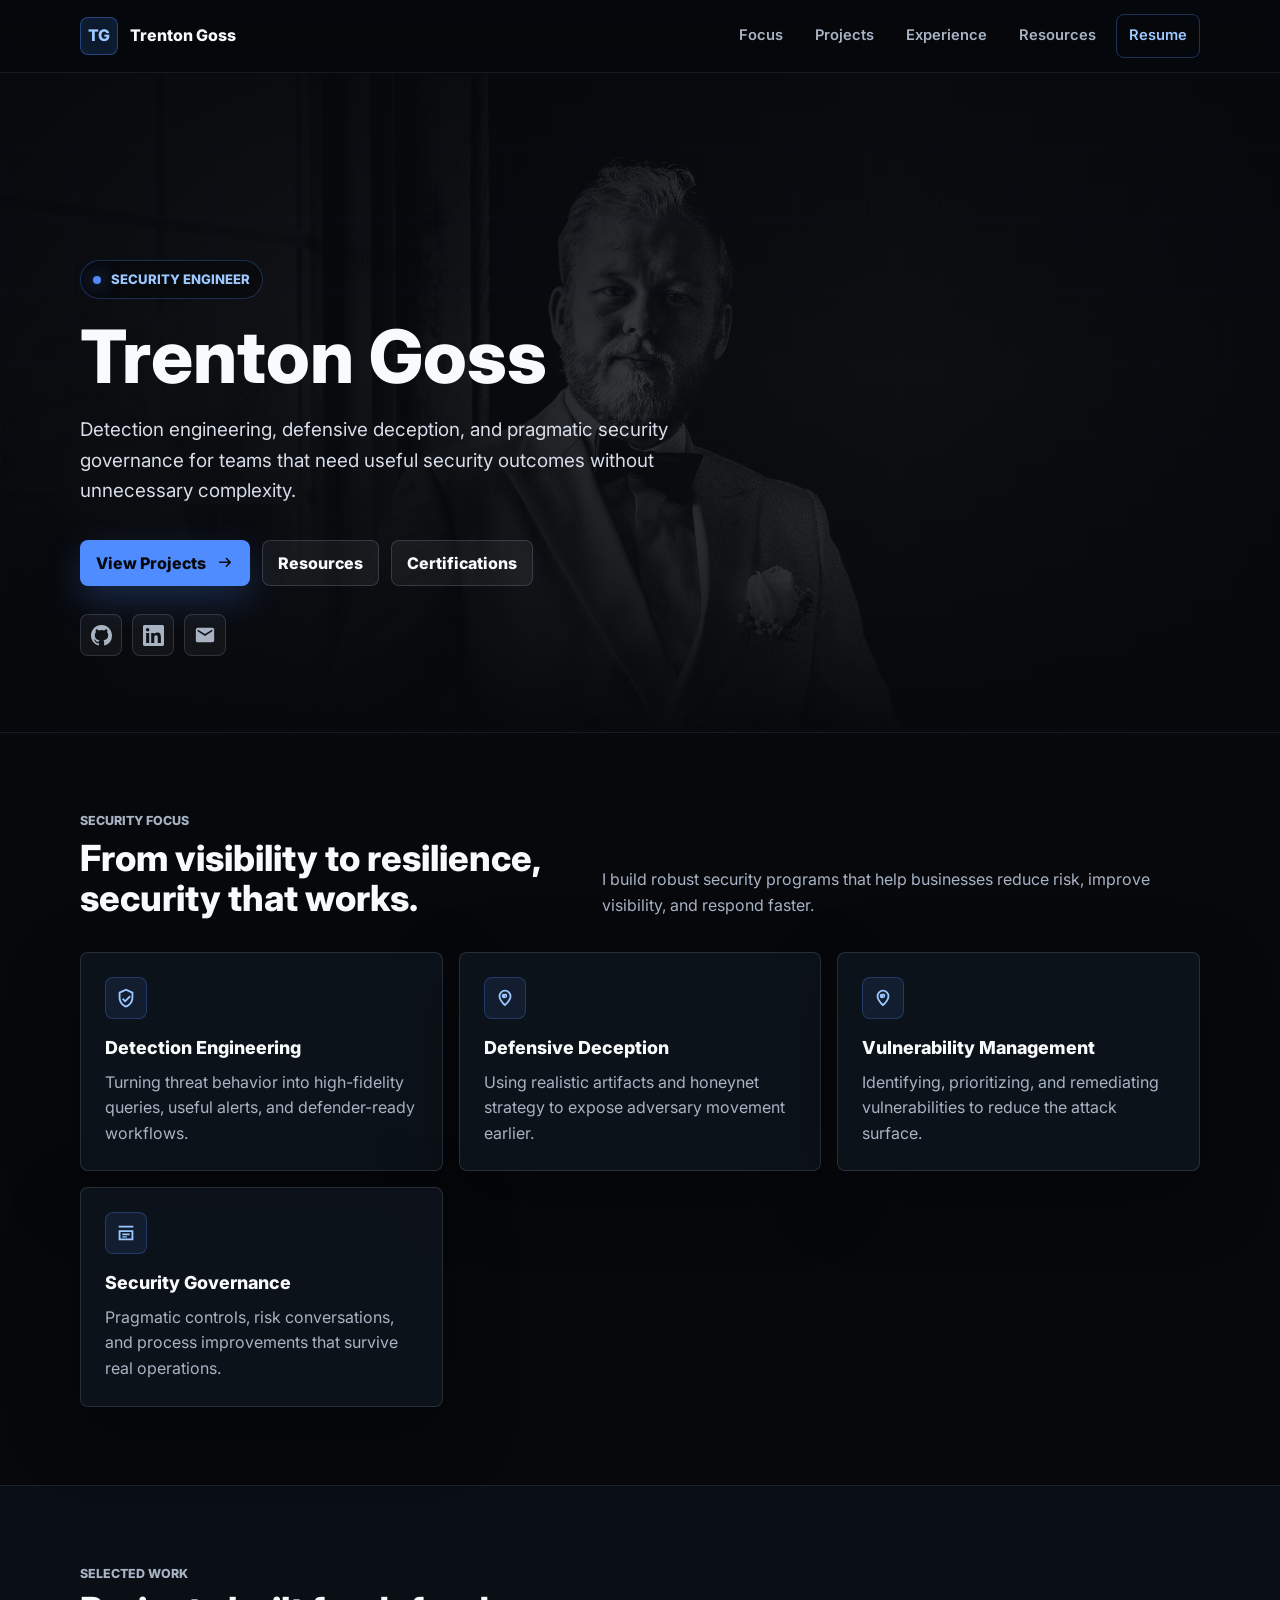
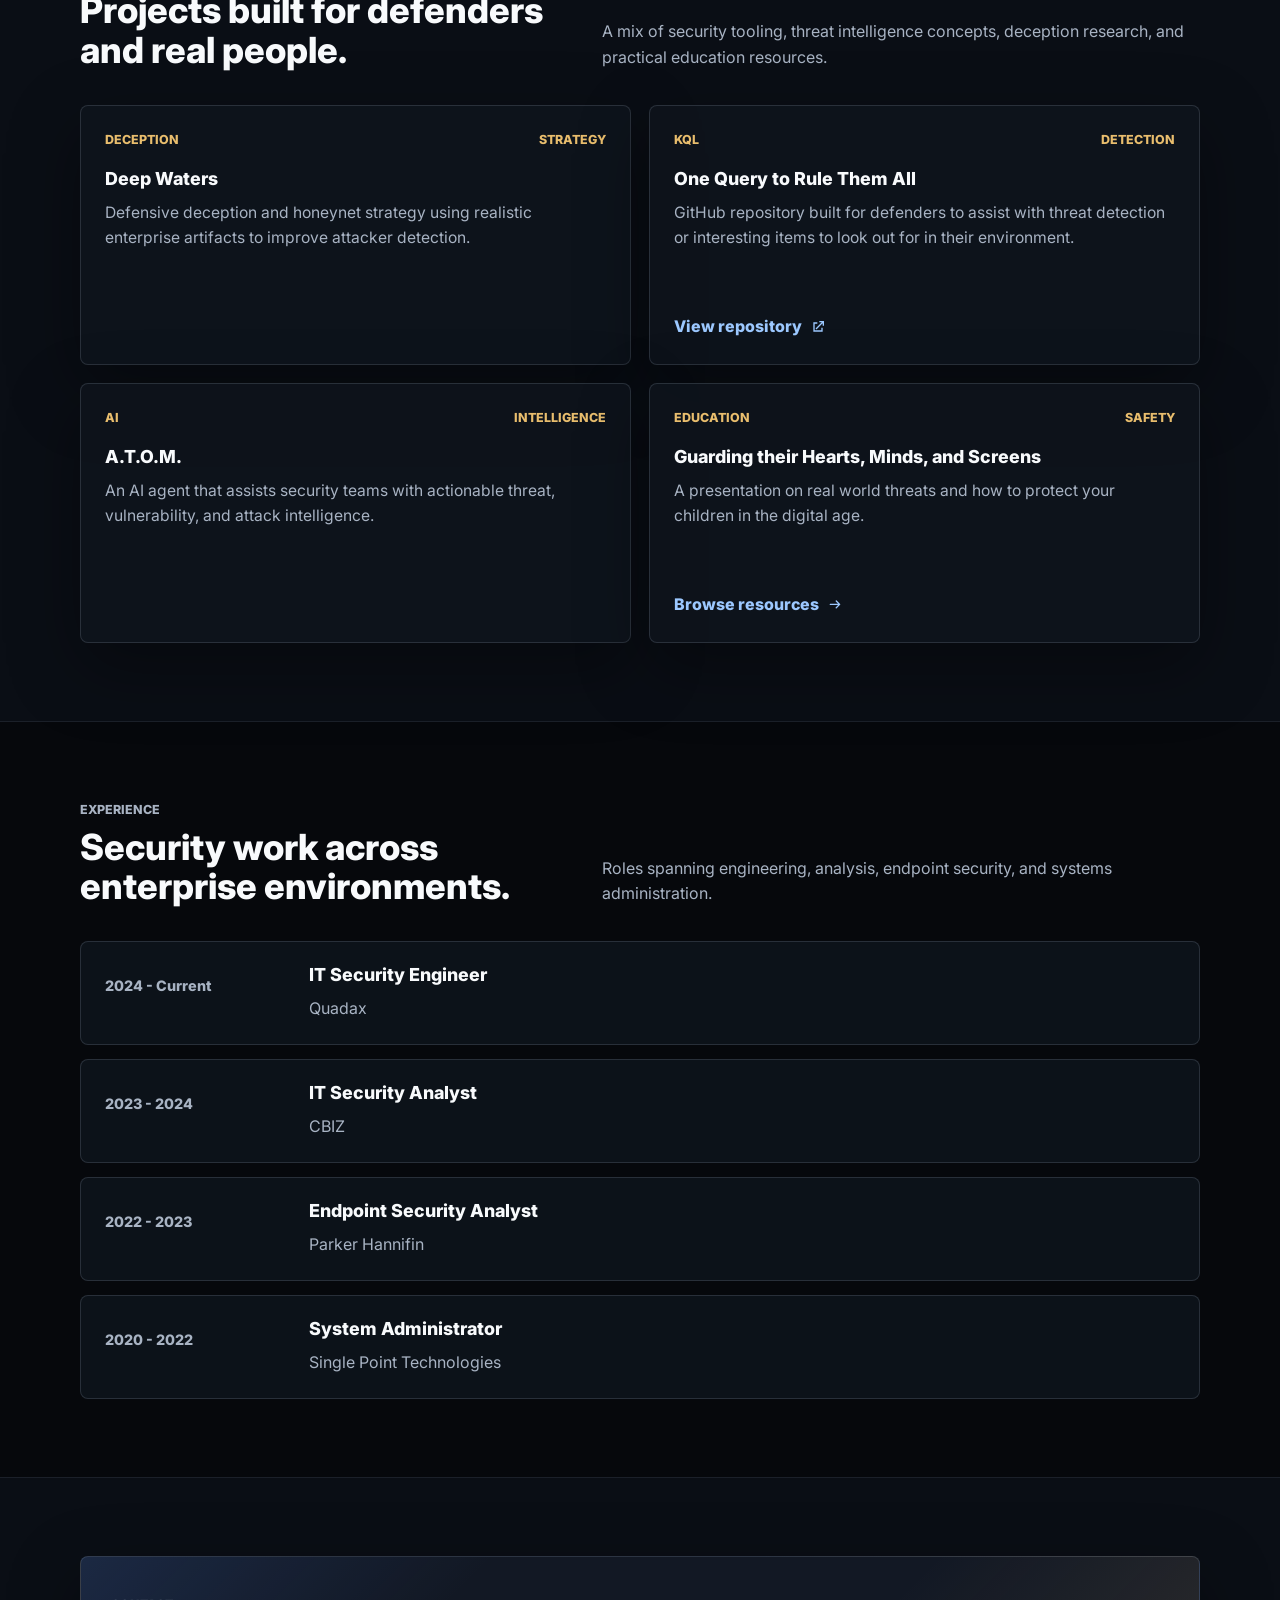
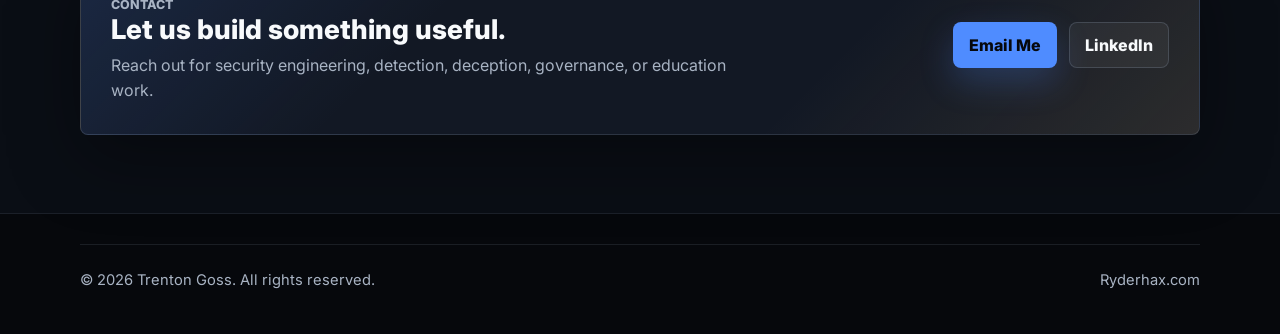
==== commit 77140582: "update line" ====
--- a/index.html
+++ b/index.html
@@ -350,7 +350,7 @@
 
     .focus-grid {
       display: grid;
-      grid-template-columns: repeat(2, minmax(0, 1fr));
+      grid-template-columns: repeat(3, 1fr);
       gap: 16px;
     }
 
@@ -716,10 +716,10 @@
         <div class="section-heading">
           <div>
             <p class="section-kicker">Security Focus</p>
-            <h2 id="focus-title">Practical defense work with signal.</h2>
+            <h2 id="focus-title">From visibility to resilience, security that works.</h2>
           </div>
           <p>
-            I build and improve security programs through detection content, deception strategy, and governance that helps defenders act faster.
+            I build robust security programs that help businesses reduce risk, improve visibility, and respond faster.
           </p>
         </div>
 
@@ -747,12 +747,13 @@
           <article class="focus-item">
             <div class="focus-icon" aria-hidden="true">
               <svg width="22" height="22" viewBox="0 0 24 24">
-                <path fill="currentColor" d="M9 2h6v2h-2v2h1a5 5 0 0 1 4.58 3H21v2h-2.05c.03.33.05.66.05 1v1h2v2h-2v1c0 .34-.03.67-.08 1H21v2h-2.72A5 5 0 0 1 14 22h-4a5 5 0 0 1-4.28-3H3v-2h2.08A7 7 0 0 1 5 16v-1H3v-2h2v-1c0-.34.02-.67.05-1H3V9h2.42A5 5 0 0 1 10 6h1V4H9V2Zm1 6a3 3 0 0 0-3 3v5a3 3 0 0 0 3 3h4a3 3 0 0 0 3-3v-5a3 3 0 0 0-3-3h-4Zm.2 4.6 1.4 1.4 2.8-2.8 1.4 1.4-4.2 4.2-2.8-2.8 1.4-1.4Z" />
+                <path fill="currentColor" d="M12 3a7 7 0 0 0-7 7c0 5.25 7 11 7 11s7-5.75 7-11a7 7 0 0 0-7-7Zm0 2a5 5 0 0 1 5 5c0 2.8-2.65 6.08-5 8.24C9.65 16.08 7 12.8 7 10a5 5 0 0 1 5-5Zm0 2.5A2.5 2.5 0 1 0 12 12a2.5 2.5 0 0 0 0-5Zm0 2A.5.5 0 1 1 12 10a.5.5 0 0 1 0-.5Z" />
               </svg>
             </div>
             <h3>Vulnerability Management</h3>
-            <p>Prioritizing exposure, remediation, and risk reduction through programs teams can actually operate.</p>
-          </article>
+            <p>Identifying, prioritizing, and remediating vulnerabilities to reduce the attack surface.</p>
+          </article>
+
 
           <article class="focus-item">
             <div class="focus-icon" aria-hidden="true">
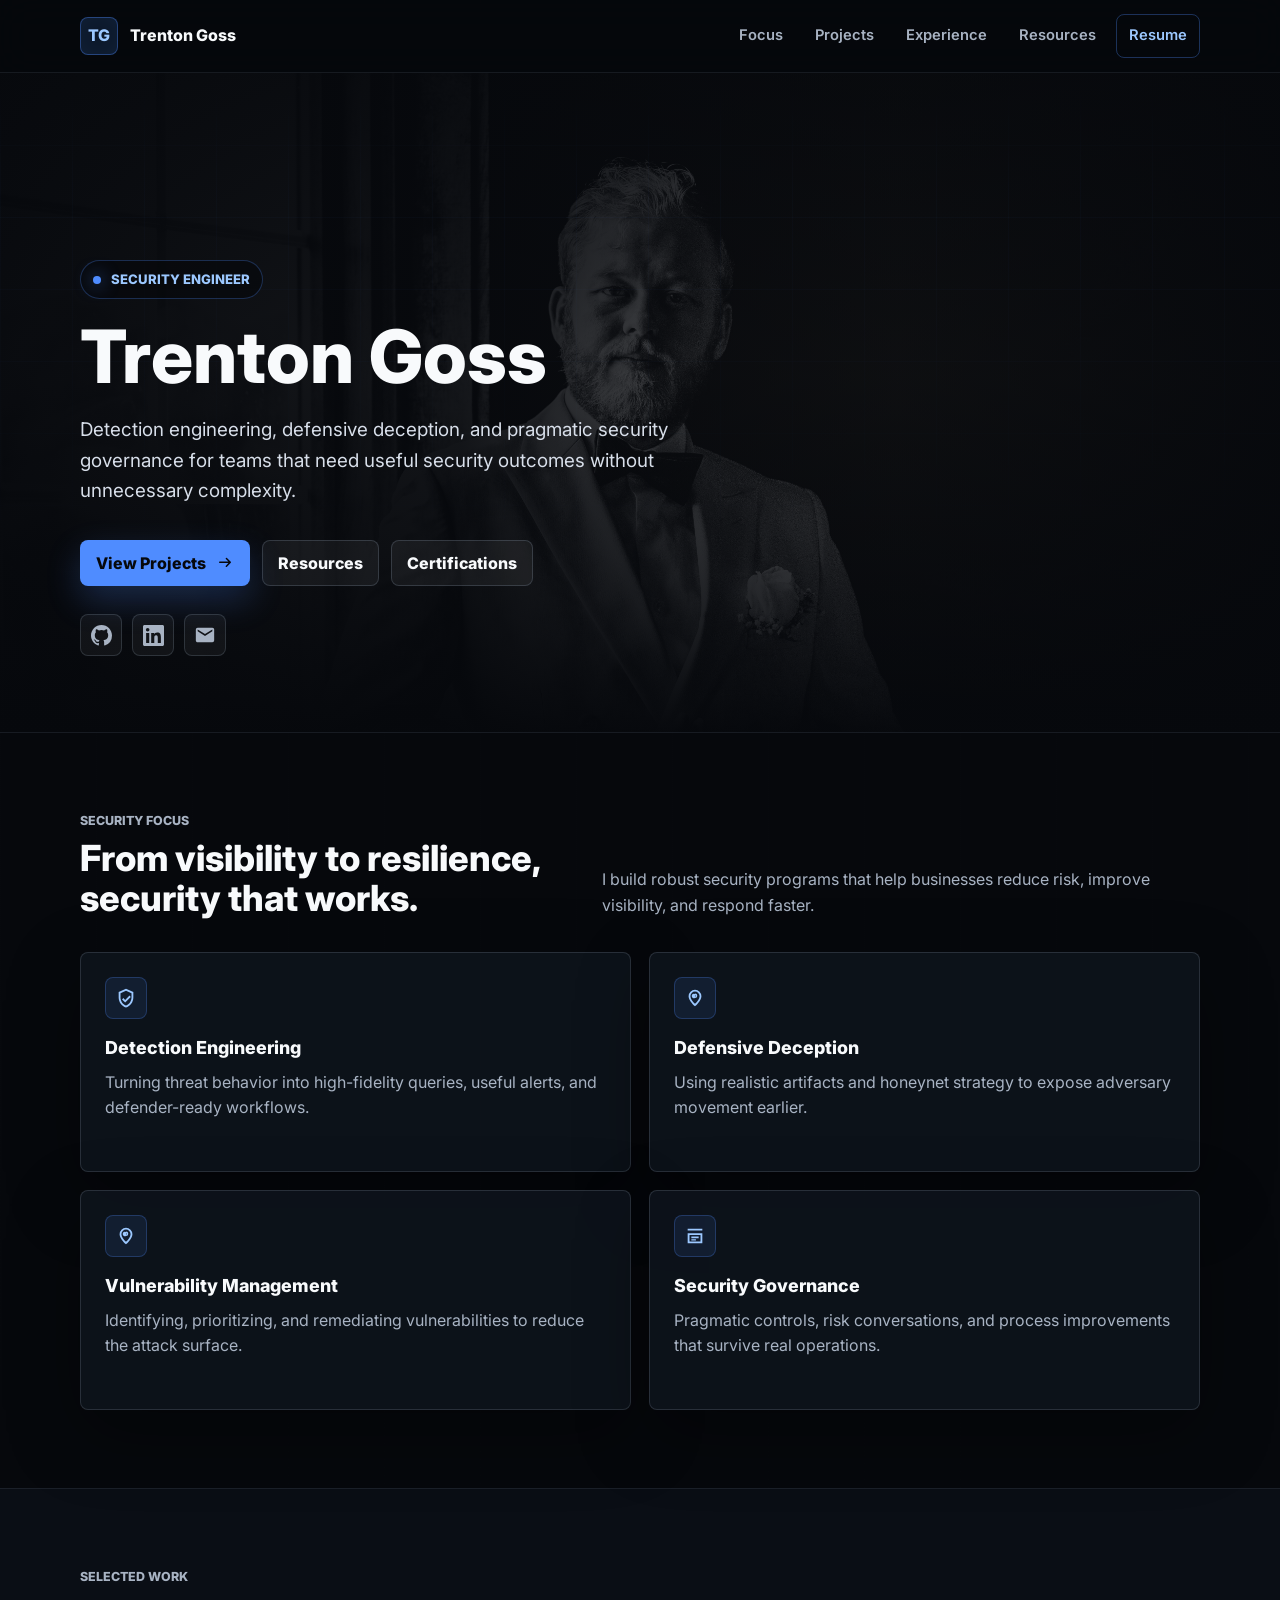
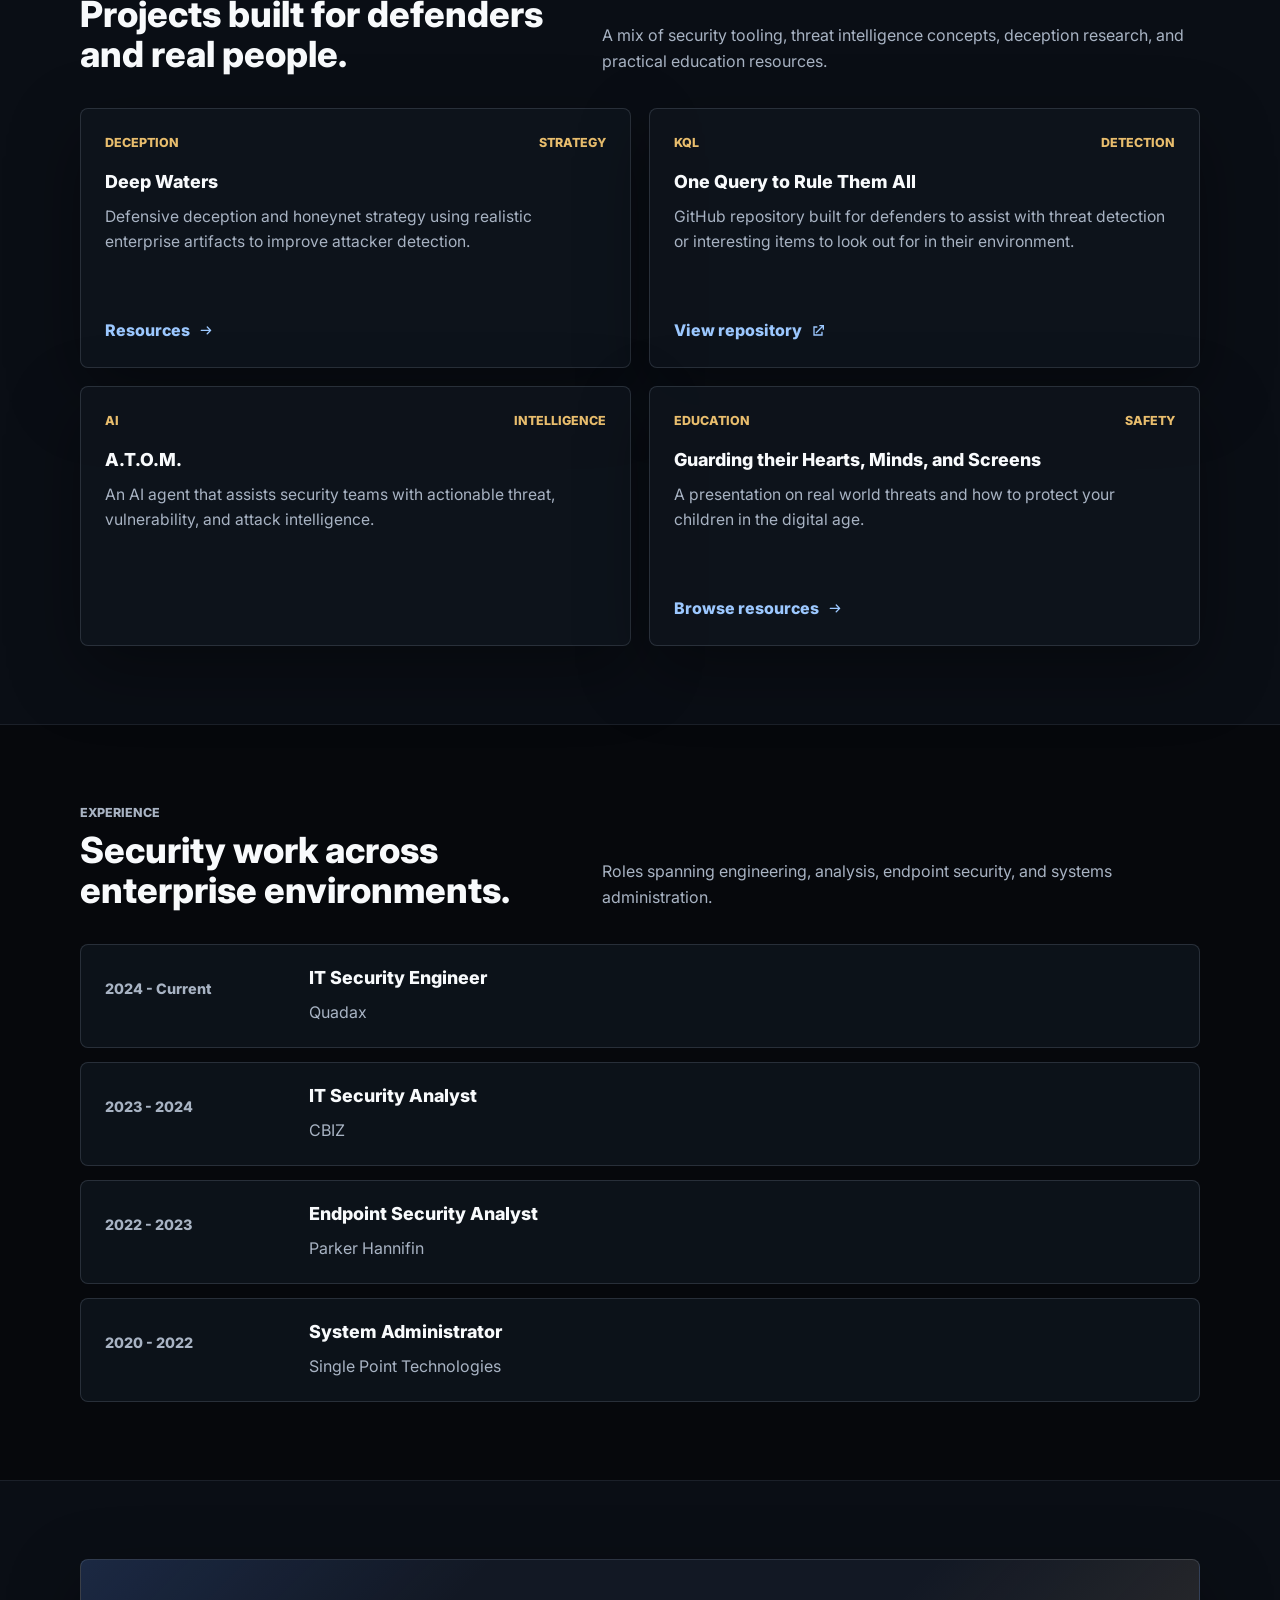
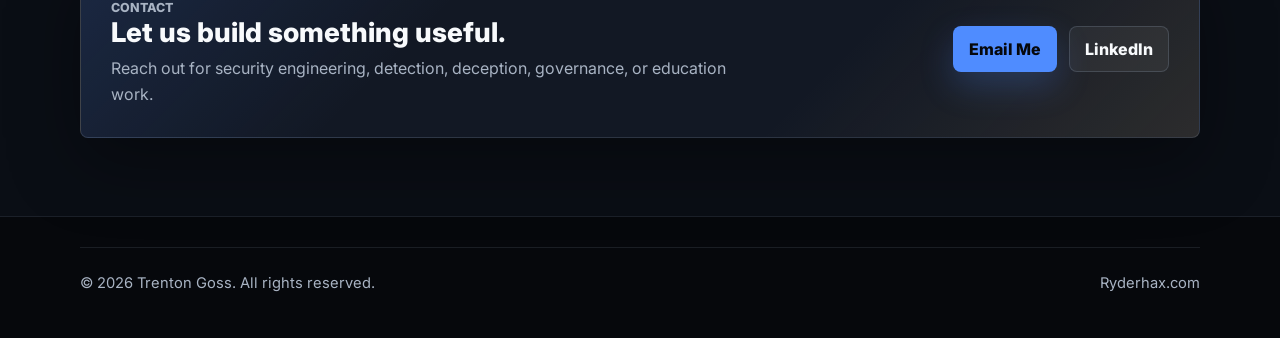
==== commit 0e3fed74: "tweaked some buttons" ====
--- a/index.html
+++ b/index.html
@@ -350,8 +350,8 @@
 
     .focus-grid {
       display: grid;
-      grid-template-columns: repeat(3, 1fr);
-      gap: 16px;
+      grid-template-columns: repeat(2, minmax(0, 1fr));
+      gap: 18px;
     }
 
     .focus-item,
@@ -364,8 +364,17 @@
     }
 
     .focus-item {
-      min-height: 180px;
+      min-height: 220px;
+      display: flex;
+      flex-direction: column;
       padding: 24px;
+      transition: transform 180ms ease, border-color 180ms ease, background-color 180ms ease;
+    }
+
+    .focus-item:hover {
+      transform: translateY(-4px);
+      border-color: rgba(79, 140, 255, 0.34);
+      background: rgba(18, 24, 36, 0.96);
     }
 
     .focus-icon {
@@ -692,7 +701,7 @@
         </div>
 
         <div class="socials" aria-label="Contact links">
-          <a href="https://github.com/Ryderhax/OneQueryToRuleThemAll" target="_blank" rel="noopener noreferrer" aria-label="GitHub">
+          <a href="https://github.com/Ryderhax" target="_blank" rel="noopener noreferrer" aria-label="GitHub">
             <svg width="21" height="21" viewBox="0 0 24 24" fill="currentColor" aria-hidden="true">
               <path d="M12 0C5.37 0 0 5.37 0 12c0 5.3 3.44 9.8 8.21 11.39.6.11.79-.26.79-.58v-2.23c-3.34.73-4.03-1.42-4.03-1.42-.55-1.39-1.33-1.76-1.33-1.76-1.09-.74.08-.73.08-.73 1.21.08 1.84 1.24 1.84 1.24 1.07 1.83 2.81 1.3 3.49 1 .11-.78.42-1.31.76-1.61-2.67-.3-5.47-1.33-5.47-5.93 0-1.31.47-2.38 1.24-3.22-.12-.3-.54-1.52.12-3.18 0 0 1.01-.32 3.3 1.23a11.5 11.5 0 0 1 6 0c2.29-1.55 3.3-1.23 3.3-1.23.65 1.66.24 2.88.12 3.18.77.84 1.24 1.91 1.24 3.22 0 4.61-2.81 5.62-5.48 5.92.43.37.82 1.1.82 2.22v3.29c0 .32.19.69.8.58A12.01 12.01 0 0 0 24 12c0-6.63-5.37-12-12-12Z" />
             </svg>
@@ -790,6 +799,12 @@
             <p>
               Defensive deception and honeynet strategy using realistic enterprise artifacts to improve attacker detection.
             </p>
+            <a class="card-link" href="resources.html#resources">
+              Resources
+              <svg width="16" height="16" viewBox="0 0 24 24" aria-hidden="true">
+                <path fill="currentColor" d="M13.2 5.3a1 1 0 0 1 1.4 0l5.1 5.1a1 1 0 0 1 0 1.4l-5.1 5.1a1 1 0 1 1-1.4-1.4l3.4-3.4H5a1 1 0 1 1 0-2h11.6l-3.4-3.4a1 1 0 0 1 0-1.4Z" />
+              </svg>
+            </a>
           </article>
 
           <article class="project-card">
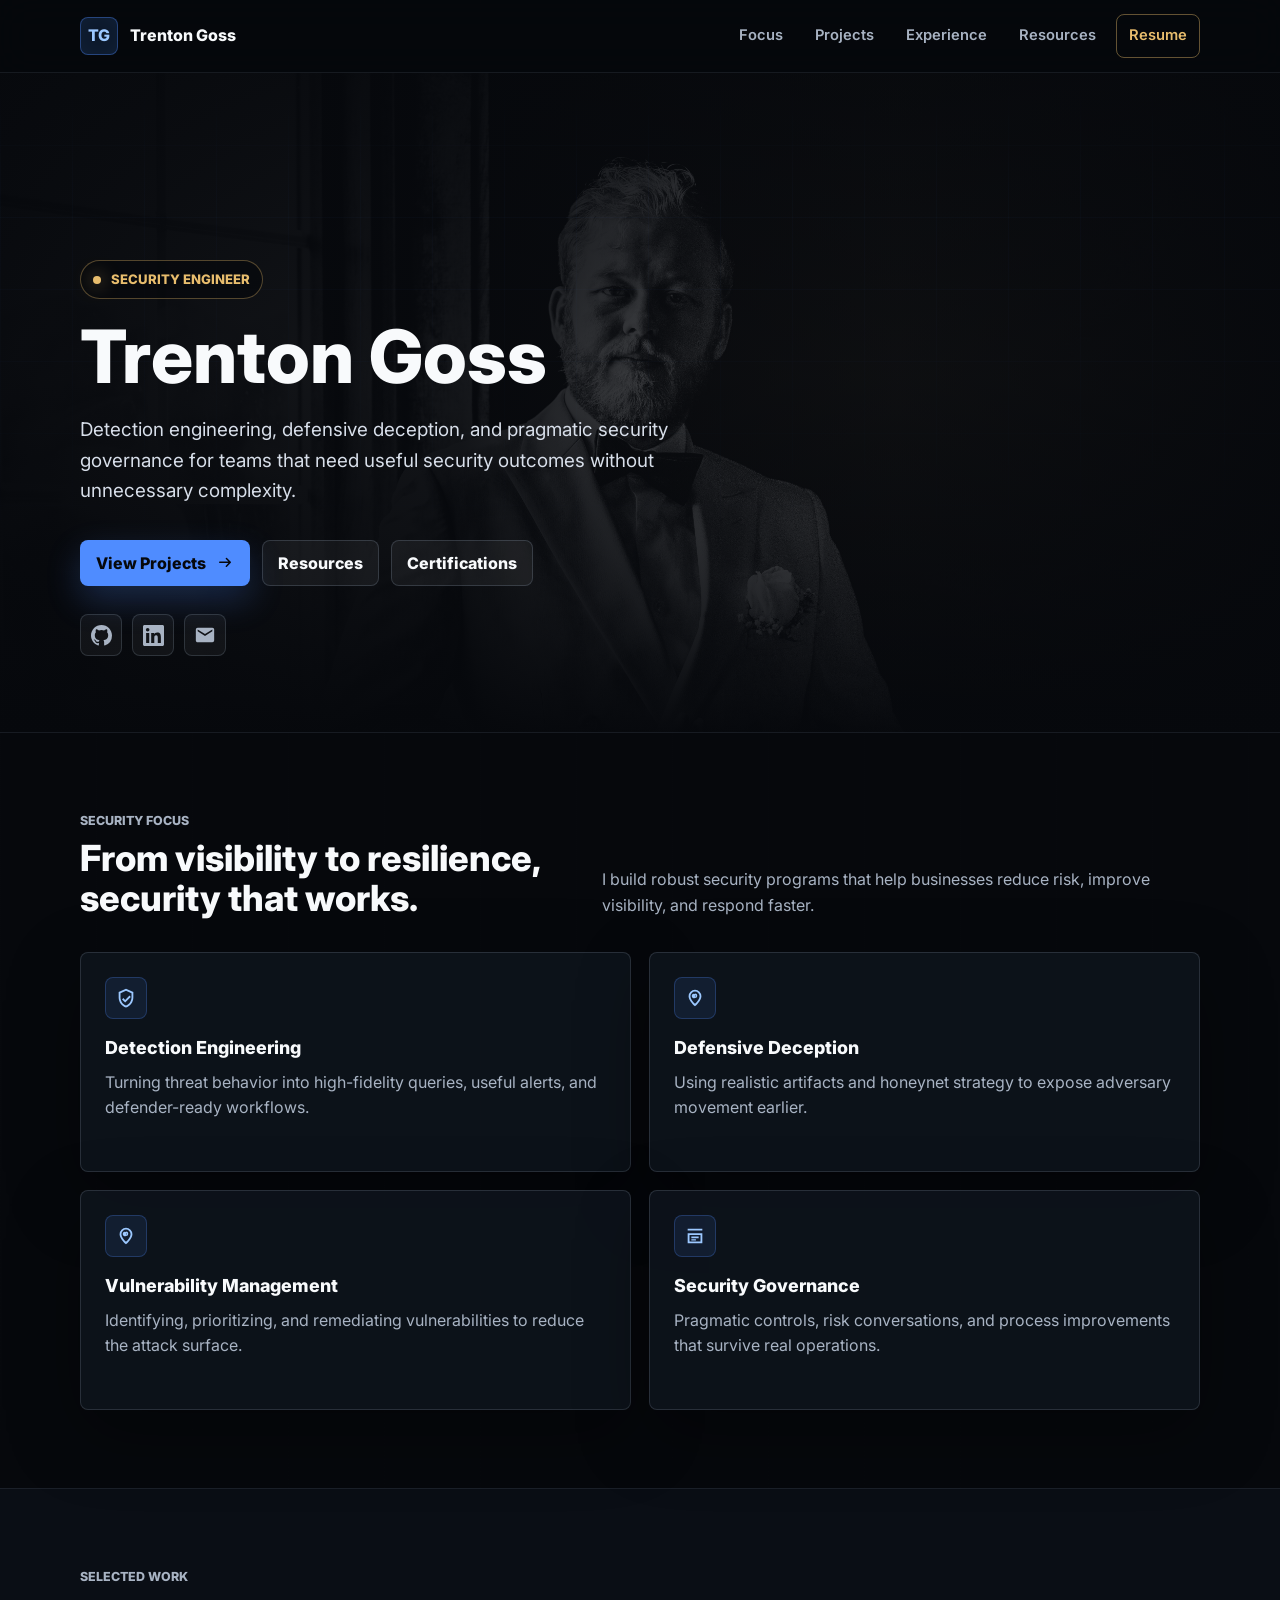
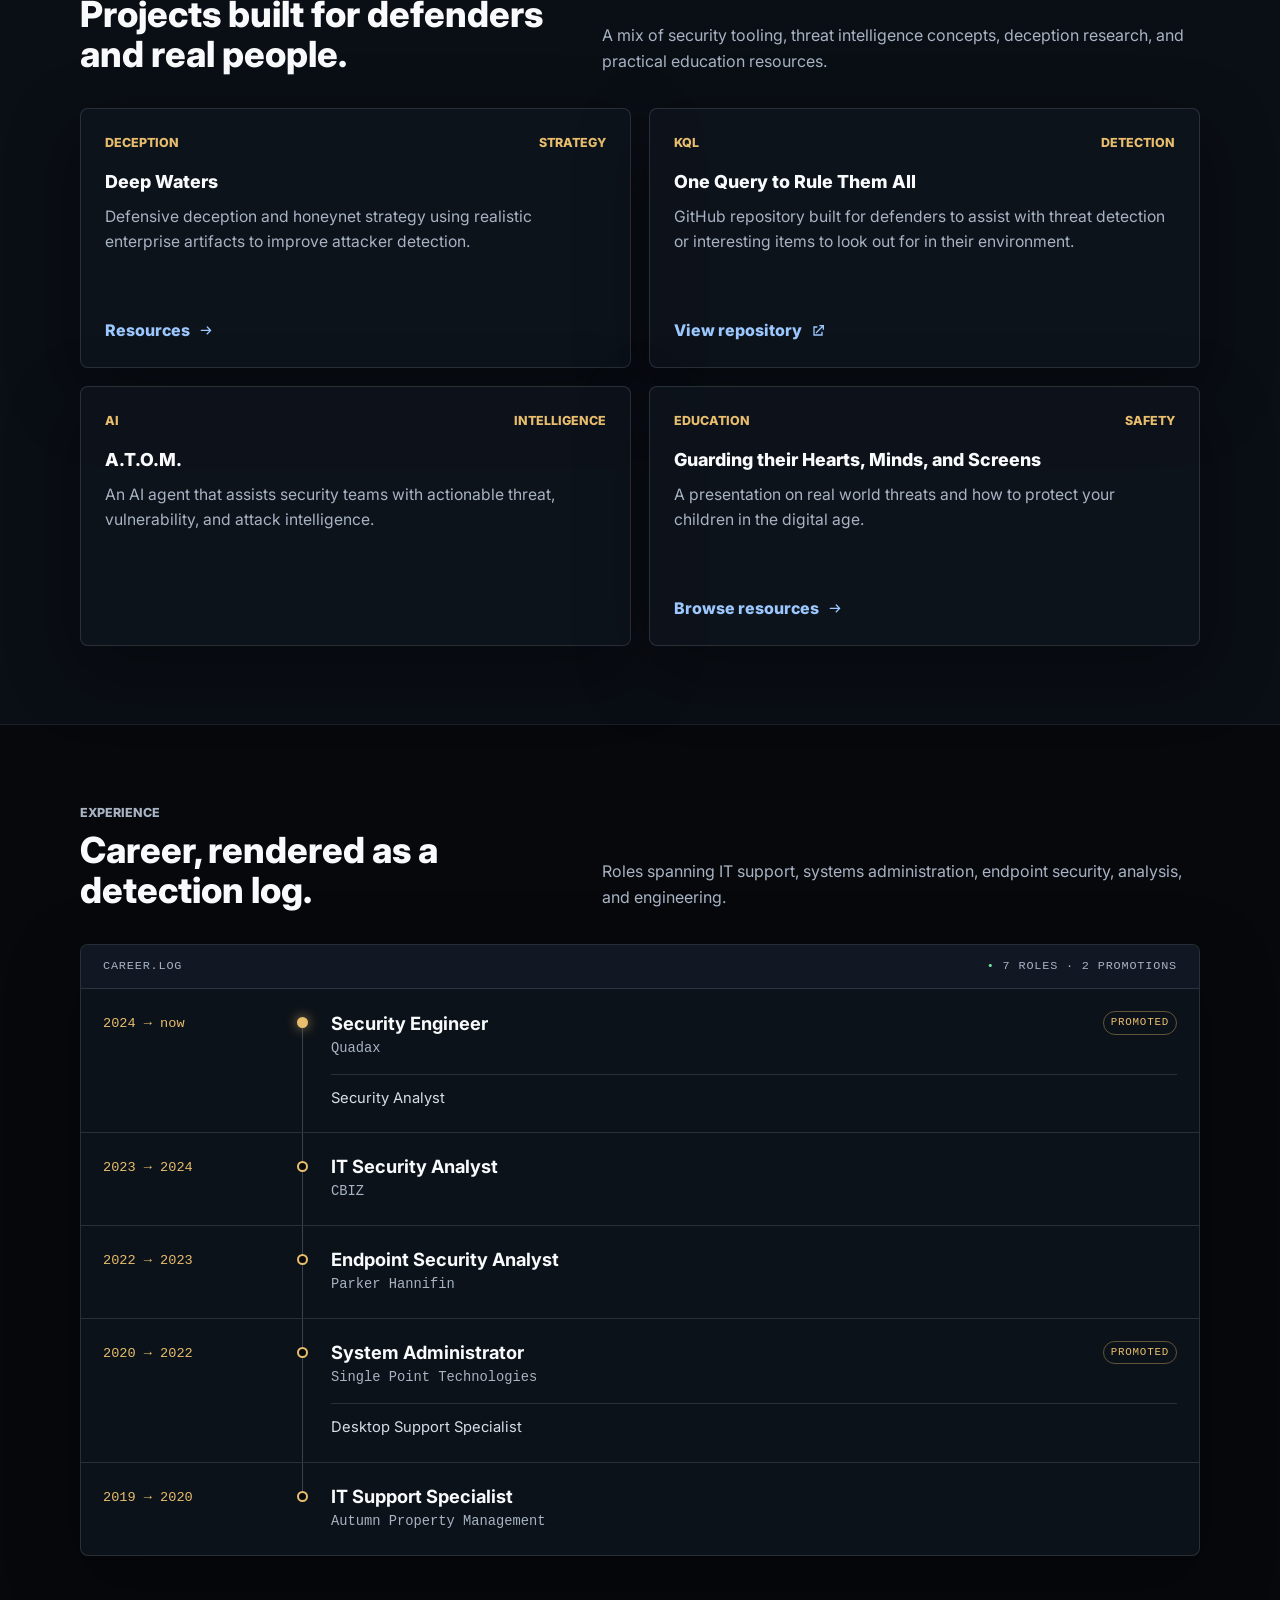
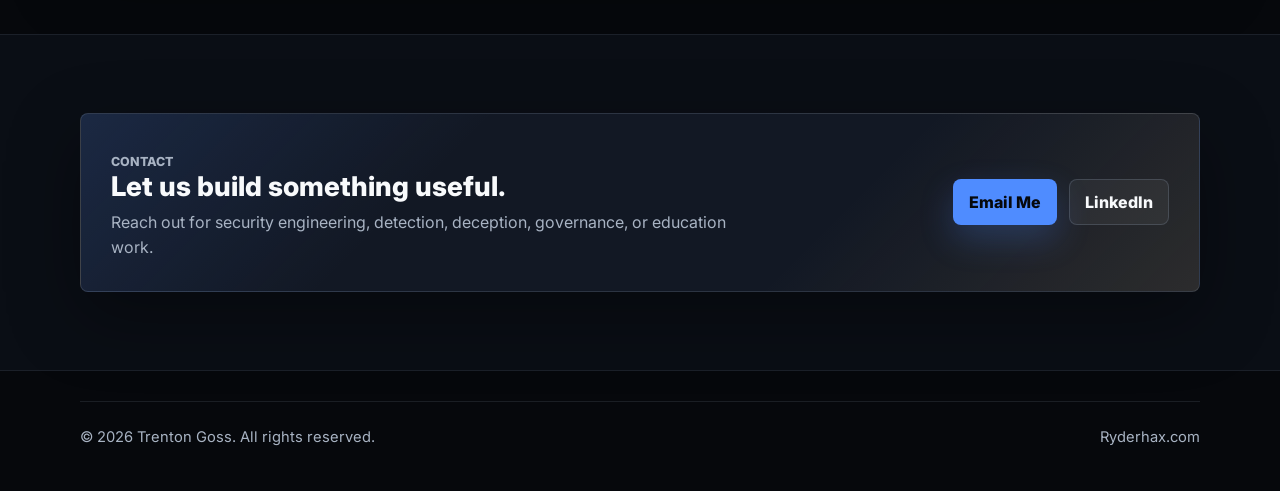
==== commit 2b3fedef: "Update homepage experience log" ====
--- a/index.html
+++ b/index.html
@@ -20,16 +20,24 @@
       --bg-soft: #0d1118;
       --surface: rgba(15, 20, 29, 0.86);
       --surface-strong: #121824;
+      --surface-hover: rgba(18, 24, 36, 0.96);
+      --bg-raise: rgba(18, 24, 36, 0.92);
       --border: rgba(148, 163, 184, 0.2);
+      --line: var(--border);
+      --line-strong: rgba(148, 163, 184, 0.34);
       --text: #f8fafc;
       --muted: #a8b3c3;
       --muted-strong: #d7dee9;
       --accent: #4f8cff;
       --accent-strong: #9cc8ff;
+      --signal: var(--gold);
+      --ok: #70e39d;
       --gold: #e8bd6d;
       --ink: #06080c;
       --radius: 8px;
       --shadow: 0 24px 70px rgba(0, 0, 0, 0.35);
+      --font-display: "Inter", system-ui, -apple-system, BlinkMacSystemFont, "Segoe UI", sans-serif;
+      --font-mono: "SFMono-Regular", Consolas, "Liberation Mono", Menlo, monospace;
     }
 
     * {
@@ -151,8 +159,8 @@
     }
 
     .nav-links .nav-cta {
-      border: 1px solid rgba(79, 140, 255, 0.32);
-      color: var(--accent-strong);
+      border: 1px solid rgba(232, 189, 109, 0.42);
+      color: var(--gold);
     }
 
     .hero {
@@ -209,10 +217,10 @@
       align-items: center;
       gap: 10px;
       width: fit-content;
-      border: 1px solid rgba(79, 140, 255, 0.28);
+      border: 1px solid rgba(232, 189, 109, 0.34);
       border-radius: 999px;
       background: rgba(6, 8, 12, 0.58);
-      color: var(--accent-strong);
+      color: var(--gold);
       padding: 8px 12px;
       font-size: 0.82rem;
       font-weight: 800;
@@ -224,8 +232,8 @@
       width: 8px;
       height: 8px;
       border-radius: 50%;
-      background: var(--accent);
-      box-shadow: 0 0 18px rgba(79, 140, 255, 0.9);
+      background: var(--gold);
+      box-shadow: 0 0 18px rgba(232, 189, 109, 0.78);
     }
 
     .hero h1 {
@@ -355,8 +363,7 @@
     }
 
     .focus-item,
-    .project-card,
-    .timeline-item {
+    .project-card {
       border: 1px solid var(--border);
       border-radius: var(--radius);
       background: var(--surface);
@@ -389,8 +396,7 @@
     }
 
     .focus-item h3,
-    .project-card h3,
-    .timeline-item h3 {
+    .project-card h3 {
       margin-top: 18px;
       font-size: 1.12rem;
       line-height: 1.25;
@@ -399,8 +405,7 @@
     }
 
     .focus-item p,
-    .project-card p,
-    .timeline-item p {
+    .project-card p {
       margin-top: 10px;
       color: var(--muted);
     }
@@ -459,31 +464,168 @@
       transform: translate(3px, -3px);
     }
 
-    .timeline {
+    .log {
+      overflow: hidden;
+      border: 1px solid var(--line);
+      border-radius: var(--radius);
+      background: var(--surface);
+      box-shadow: var(--shadow);
+    }
+
+    .log-head {
+      display: flex;
+      align-items: center;
+      justify-content: space-between;
+      gap: 14px;
+      padding: 12px 22px;
+      border-bottom: 1px solid var(--line);
+      background: var(--bg-raise);
+      font-family: var(--font-mono);
+      font-size: 0.74rem;
+      font-weight: 500;
+      letter-spacing: 0.07em;
+      text-transform: uppercase;
+      color: var(--muted);
+    }
+
+    .log-head .ok {
+      color: var(--ok);
+    }
+
+    .log-entry {
       display: grid;
-      gap: 14px;
-    }
-
-    .timeline-item {
+      grid-template-columns: 170px 14px minmax(0, 1fr);
+      gap: 0 22px;
+      padding: 22px;
+      border-bottom: 1px solid var(--line);
+      transition: background-color 150ms ease;
+    }
+
+    .log-entry:last-child {
+      border-bottom: 0;
+    }
+
+    .log-entry:hover {
+      background: var(--surface-hover);
+    }
+
+    .log-time {
+      padding-top: 2px;
+      color: var(--signal);
+      font-family: var(--font-mono);
+      font-size: 0.85rem;
+      font-weight: 500;
+      white-space: nowrap;
+    }
+
+    .log-time .now {
+      color: var(--gold);
+    }
+
+    .log-rail {
+      position: relative;
+      display: flex;
+      justify-content: center;
+    }
+
+    .log-rail::before {
+      content: "";
+      position: absolute;
+      top: -22px;
+      bottom: -22px;
+      width: 1px;
+      background: var(--line-strong);
+    }
+
+    .log-entry:first-of-type .log-rail::before {
+      top: 10px;
+    }
+
+    .log-entry:last-of-type .log-rail::before {
+      bottom: auto;
+      height: 32px;
+    }
+
+    .log-node {
+      position: relative;
+      z-index: 1;
+      width: 11px;
+      height: 11px;
+      margin-top: 6px;
+      border: 2px solid var(--gold);
+      border-radius: 50%;
+      background: var(--bg);
+    }
+
+    .log-entry:first-of-type .log-node {
+      background: var(--gold);
+      box-shadow: 0 0 12px rgba(232, 189, 109, 0.7);
+    }
+
+    .log-body h3 {
+      font-family: var(--font-display);
+      font-size: 1.14rem;
+      font-weight: 700;
+      letter-spacing: 0;
+      line-height: 1.25;
+    }
+
+    .log-title-row {
+      display: flex;
+      align-items: center;
+      justify-content: space-between;
+      gap: 12px;
+    }
+
+    .log-title-row h3 {
+      min-width: 0;
+    }
+
+    .log-body p {
+      margin-top: 3px;
+      color: var(--muted);
+    }
+
+    .log-org {
+      font-family: var(--font-mono);
+      font-size: 0.86rem;
+    }
+
+    .log-role-chain {
       display: grid;
-      grid-template-columns: 180px minmax(0, 1fr);
-      gap: 24px;
-      padding: 22px 24px;
-      box-shadow: none;
-    }
-
-    .timeline-date {
-      color: var(--accent-strong);
-      font-size: 0.9rem;
-      font-weight: 800;
-    }
-
-    .timeline-item h3 {
+      gap: 8px;
+      margin-top: 14px;
+      padding-top: 12px;
+      border-top: 1px solid var(--line);
+    }
+
+    .log-body .log-role {
+      display: grid;
+      grid-template-columns: minmax(0, 1fr) auto;
+      align-items: center;
+      gap: 10px;
       margin-top: 0;
-    }
-
-    .timeline-item p {
-      max-width: none;
+      color: var(--muted-strong);
+      font-size: 0.92rem;
+    }
+
+    .log-role-date {
+      color: var(--gold);
+      font-family: var(--font-mono);
+      font-size: 0.78rem;
+      white-space: nowrap;
+    }
+
+    .log-pill {
+      width: fit-content;
+      border: 1px solid rgba(232, 189, 109, 0.38);
+      border-radius: 999px;
+      color: var(--gold);
+      padding: 2px 7px;
+      font-family: var(--font-mono);
+      font-size: 0.68rem;
+      letter-spacing: 0.07em;
+      text-transform: uppercase;
     }
 
     .contact-panel {
@@ -572,9 +714,27 @@
       }
 
       .section-heading,
-      .contact-panel,
-      .timeline-item {
+      .contact-panel {
         grid-template-columns: 1fr;
+      }
+
+      .log-entry {
+        grid-template-columns: 14px minmax(0, 1fr);
+      }
+
+      .log-time {
+        grid-column: 2;
+        order: -1;
+        margin-bottom: 6px;
+        padding-top: 0;
+      }
+
+      .log-rail {
+        grid-row: 1 / span 2;
+      }
+
+      .log-body {
+        grid-column: 2;
       }
 
       .focus-grid,
@@ -636,9 +796,24 @@
 
       .focus-item,
       .project-card,
-      .timeline-item,
       .contact-panel {
         padding: 20px;
+      }
+
+      .log-head {
+        align-items: flex-start;
+        flex-direction: column;
+        padding: 12px 18px;
+      }
+
+      .log-entry {
+        gap: 0 18px;
+        padding: 20px 18px;
+      }
+
+      .log-body .log-role {
+        grid-template-columns: 1fr;
+        gap: 4px;
       }
 
       .site-footer .container {
@@ -860,43 +1035,77 @@
         <div class="section-heading">
           <div>
             <p class="section-kicker">Experience</p>
-            <h2 id="experience-title">Security work across enterprise environments.</h2>
+            <h2 id="experience-title">Career, rendered as a detection log.</h2>
           </div>
           <p>
-            Roles spanning engineering, analysis, endpoint security, and systems administration.
+            Roles spanning IT support, systems administration, endpoint security, analysis, and engineering.
           </p>
         </div>
 
-        <div class="timeline">
-          <article class="timeline-item">
-            <p class="timeline-date">2024 - Current</p>
-            <div>
-              <h3>IT Security Engineer</h3>
-              <p>Quadax</p>
-            </div>
-          </article>
-
-          <article class="timeline-item">
-            <p class="timeline-date">2023 - 2024</p>
-            <div>
+        <div class="log" aria-label="Work history">
+          <div class="log-head">
+            <span>career.log</span>
+            <span><span class="ok">&bull;</span> 7 roles &middot; 2 promotions</span>
+          </div>
+
+          <article class="log-entry">
+            <p class="log-time">2024 &rarr; <span class="now">now</span></p>
+            <div class="log-rail"><span class="log-node" aria-hidden="true"></span></div>
+            <div class="log-body">
+              <div class="log-title-row">
+                <h3>Security Engineer</h3>
+                <span class="log-pill">promoted</span>
+              </div>
+              <p class="log-org">Quadax</p>
+              <div class="log-role-chain" aria-label="Role progression at Quadax">
+                <p class="log-role">
+                  <span>Security Analyst</span>
+                </p>
+              </div>
+            </div>
+          </article>
+
+          <article class="log-entry">
+            <p class="log-time">2023 &rarr; 2024</p>
+            <div class="log-rail"><span class="log-node" aria-hidden="true"></span></div>
+            <div class="log-body">
               <h3>IT Security Analyst</h3>
-              <p>CBIZ</p>
-            </div>
-          </article>
-
-          <article class="timeline-item">
-            <p class="timeline-date">2022 - 2023</p>
-            <div>
+              <p class="log-org">CBIZ</p>
+            </div>
+          </article>
+
+          <article class="log-entry">
+            <p class="log-time">2022 &rarr; 2023</p>
+            <div class="log-rail"><span class="log-node" aria-hidden="true"></span></div>
+            <div class="log-body">
               <h3>Endpoint Security Analyst</h3>
-              <p>Parker Hannifin</p>
-            </div>
-          </article>
-
-          <article class="timeline-item">
-            <p class="timeline-date">2020 - 2022</p>
-            <div>
-              <h3>System Administrator</h3>
-              <p>Single Point Technologies</p>
+              <p class="log-org">Parker Hannifin</p>
+            </div>
+          </article>
+
+          <article class="log-entry">
+            <p class="log-time">2020 &rarr; 2022</p>
+            <div class="log-rail"><span class="log-node" aria-hidden="true"></span></div>
+            <div class="log-body">
+              <div class="log-title-row">
+                <h3>System Administrator</h3>
+                <span class="log-pill">promoted</span>
+              </div>
+              <p class="log-org">Single Point Technologies</p>
+              <div class="log-role-chain" aria-label="Role progression at Single Point Technologies">
+                <p class="log-role">
+                  <span>Desktop Support Specialist</span>
+                </p>
+              </div>
+            </div>
+          </article>
+
+          <article class="log-entry">
+            <p class="log-time">2019 &rarr; 2020</p>
+            <div class="log-rail"><span class="log-node" aria-hidden="true"></span></div>
+            <div class="log-body">
+              <h3>IT Support Specialist</h3>
+              <p class="log-org">Autumn Property Management</p>
             </div>
           </article>
         </div>
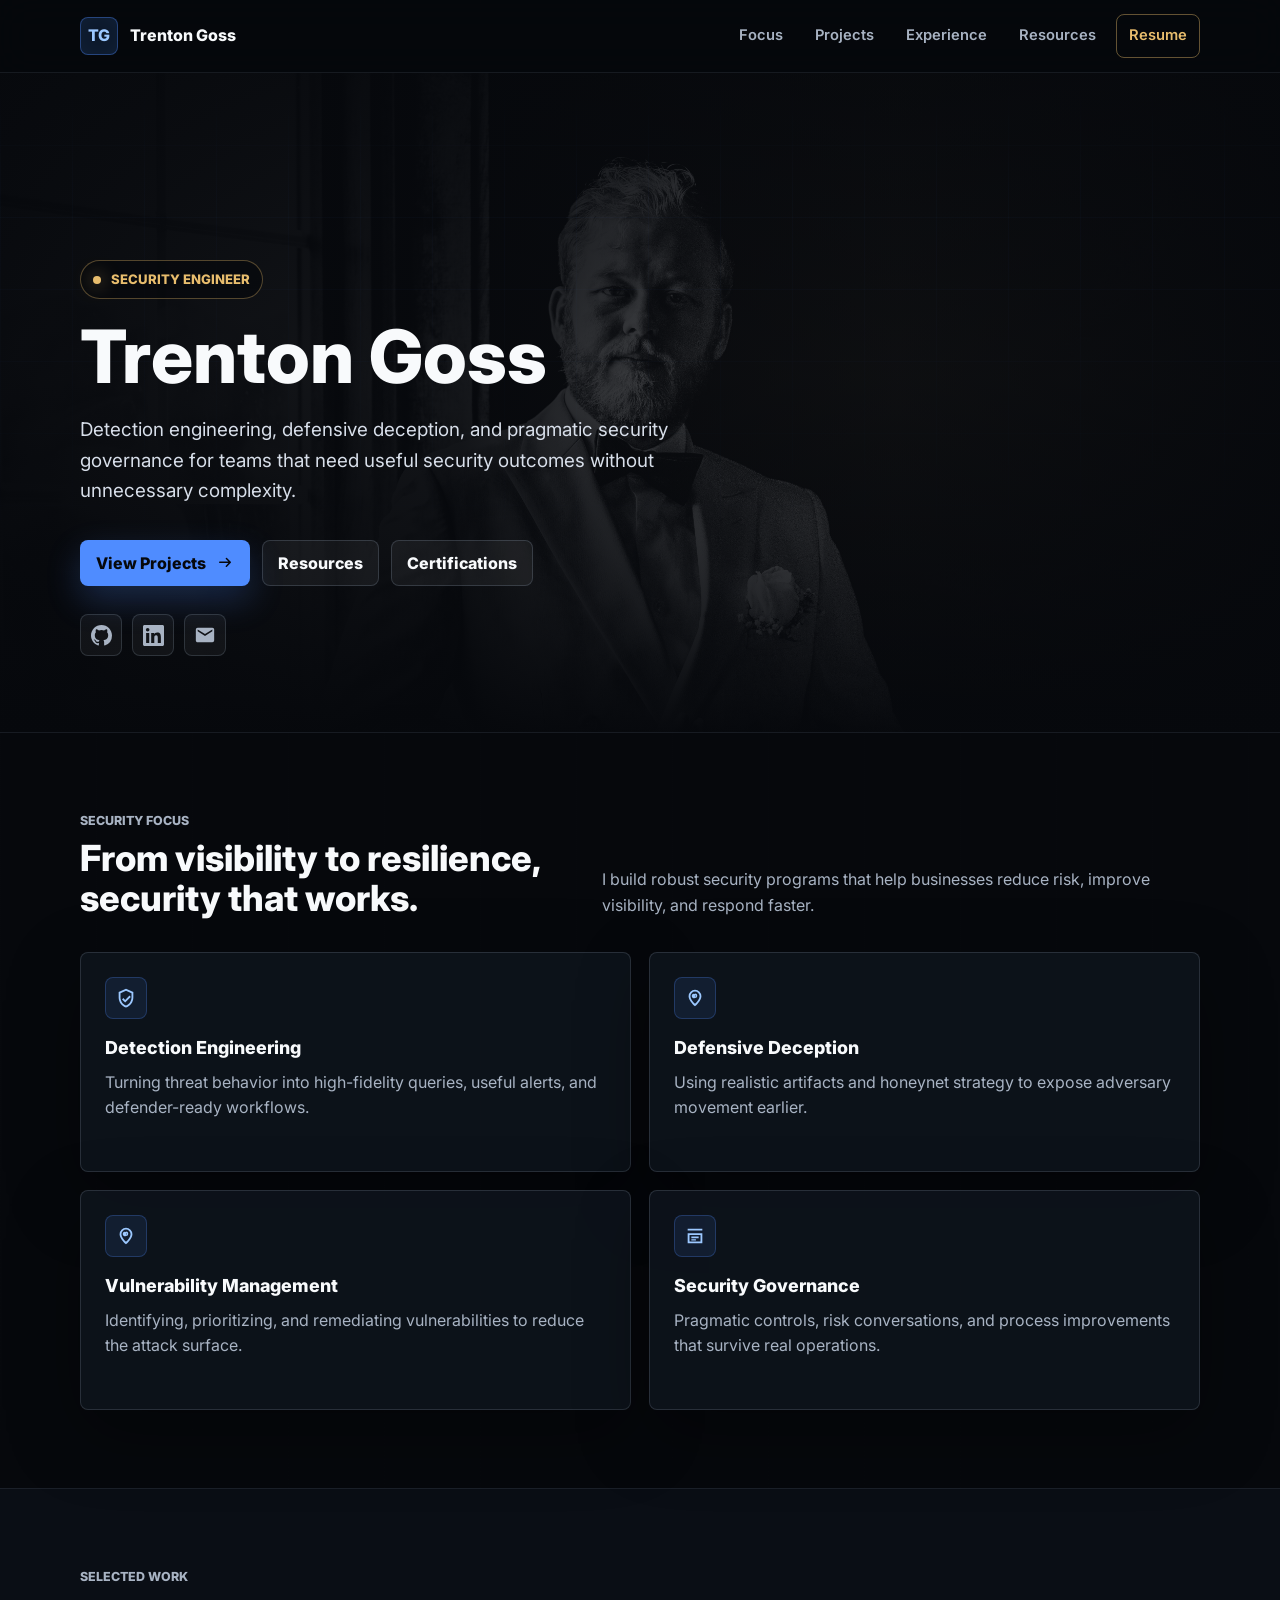
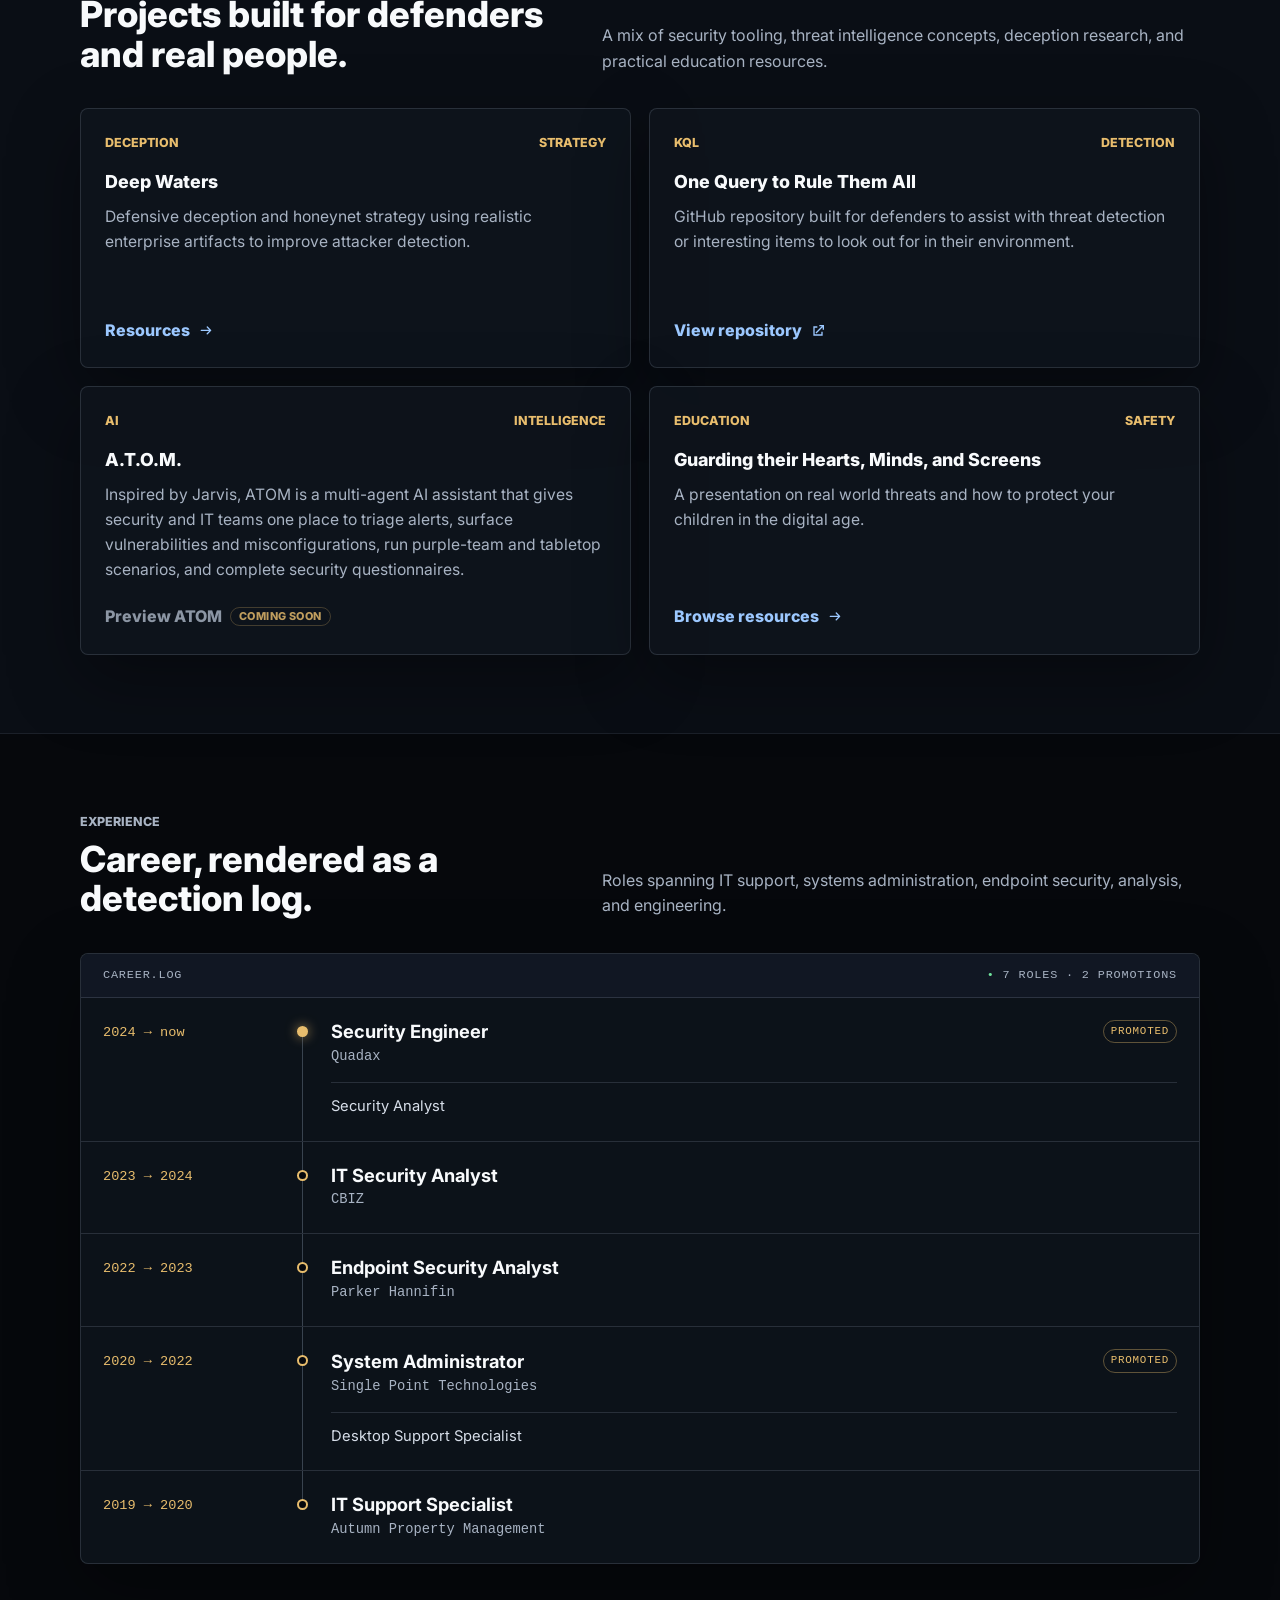
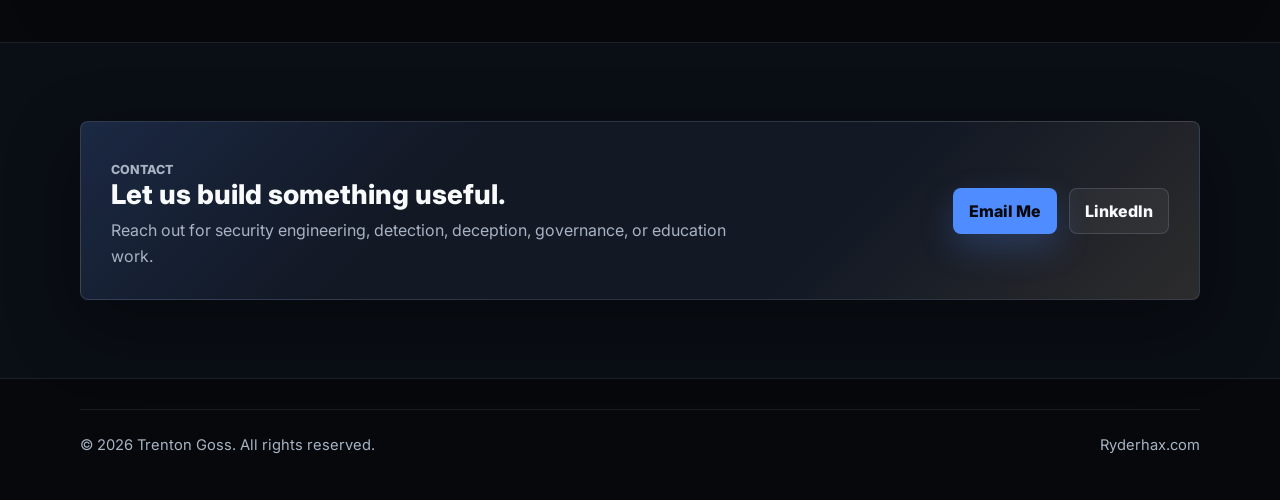
==== commit 00566b21: "Update ATOM project preview" ====
--- a/index.html
+++ b/index.html
@@ -464,6 +464,24 @@
       transform: translate(3px, -3px);
     }
 
+    .card-link-disabled {
+      cursor: not-allowed;
+      color: var(--muted);
+      opacity: 0.82;
+    }
+
+    .card-link-disabled::after {
+      content: "Coming soon";
+      border: 1px solid rgba(232, 189, 109, 0.3);
+      border-radius: 999px;
+      padding: 3px 8px;
+      color: var(--gold);
+      font-size: 0.68rem;
+      line-height: 1;
+      letter-spacing: 0.04em;
+      text-transform: uppercase;
+    }
+
     .log {
       overflow: hidden;
       border: 1px solid var(--line);
@@ -848,7 +866,7 @@
         <a href="#projects">Projects</a>
         <a href="#experience">Experience</a>
         <a href="resources.html">Resources</a>
-        <a class="nav-cta" href="https://docs.google.com/document/d/16_K_GBcDHJaBXQBbBw_MTlzV8usdVpir5XsVDt-Hc3U/edit?usp=sharing" target="_blank" rel="noopener noreferrer">Resume</a>
+        <a class="nav-cta" href="https://drive.google.com/file/d/1cPlxfOEaoUUYJS3-nqSqQpi55vee0cW9/view?usp=sharing" target="_blank" rel="noopener noreferrer">Resume</a>
       </nav>
     </div>
   </header>
@@ -1006,8 +1024,17 @@
             </div>
             <h3>A.T.O.M.</h3>
             <p>
-              An AI agent that assists security teams with actionable threat, vulnerability, and attack intelligence.
+              Inspired by Jarvis, ATOM is a multi-agent AI assistant that gives security and IT teams one place to triage alerts, surface vulnerabilities and misconfigurations, run purple-team and tabletop scenarios, and complete security questionnaires.
             </p>
+            <span
+              class="card-link card-link-disabled"
+              role="button"
+              aria-disabled="true"
+              tabindex="0"
+              title="ATOM preview coming soon"
+            >
+              Preview ATOM
+            </span>
           </article>
 
           <article class="project-card">
